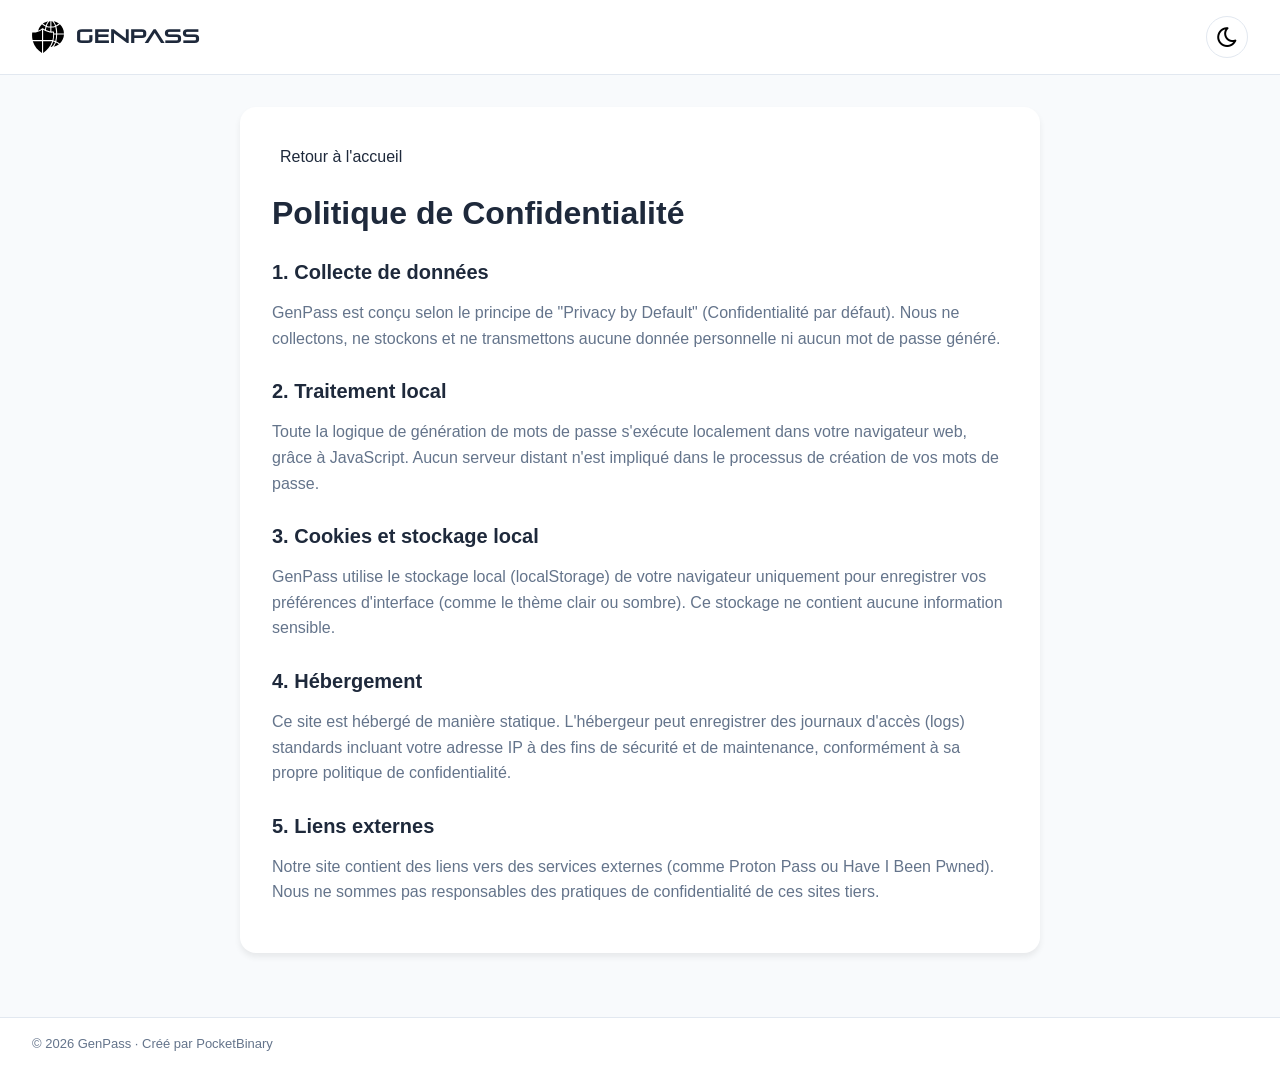
==== privacy.html @ 9e219129 "UpdateReferencement" ====
<!DOCTYPE html>
<html lang="fr">
<head>
    <meta charset="UTF-8">
    <meta name="viewport" content="width=device-width, initial-scale=1.0">
    <title>Politique de Confidentialité — GenPass</title>
    <link rel="stylesheet" href="tabler-icons.min.css">
    <link rel="stylesheet" href="style.css">
    <link rel="icon" type="image/svg+xml" href="assets/favicon.svg">
    <style>
        .privacy-content {
            max-width: 800px;
            margin: 0 auto;
            padding: var(--spacing-xl);
            background: var(--color-bg-card);
            border-radius: var(--radius-lg);
            box-shadow: var(--shadow-md);
        }
        .privacy-content h1 {
            margin-bottom: var(--spacing-lg);
        }
        .privacy-content h2 {
            margin-top: var(--spacing-lg);
            margin-bottom: var(--spacing-sm);
        }
        .privacy-content p {
            margin-bottom: var(--spacing-md);
            color: var(--color-text-secondary);
        }
        .back-link {
            display: inline-flex;
            align-items: center;
            gap: 8px;
            margin-bottom: var(--spacing-lg);
            color: var(--color-primary);
            text-decoration: none;
            font-weight: var(--font-weight-medium);
        }
        .back-link:hover {
            text-decoration: underline;
        }
    </style>
</head>
<body>
    <header class="site-header">
        <div class="header-inner">
            <div class="header-brand">
                <img src="assets/logo.svg" class="brand-logo" alt="GenPass" width="32" height="32">
                <span class="brand-name">GenPass</span>
            </div>
            <button class="theme-toggle" id="themeToggle" aria-label="Changer le thème">
                <i class="ti ti-moon theme-icon moon-icon"></i>
                <i class="ti ti-sun theme-icon sun-icon"></i>
            </button>
        </div>
    </header>

    <main class="site-main">
        <div class="container" style="display: block;">
            <div class="privacy-content">
                <a href="index.html" class="back-link">
                    <i class="ti ti-arrow-left"></i> Retour à l'accueil
                </a>
                
                <h1 class="heading-primary">Politique de Confidentialité</h1>
                
                <h2 class="heading-secondary">1. Collecte de données</h2>
                <p>GenPass est conçu selon le principe de "Privacy by Default" (Confidentialité par défaut). Nous ne collectons, ne stockons et ne transmettons aucune donnée personnelle ni aucun mot de passe généré.</p>
                
                <h2 class="heading-secondary">2. Traitement local</h2>
                <p>Toute la logique de génération de mots de passe s'exécute localement dans votre navigateur web, grâce à JavaScript. Aucun serveur distant n'est impliqué dans le processus de création de vos mots de passe.</p>
                
                <h2 class="heading-secondary">3. Cookies et stockage local</h2>
                <p>GenPass utilise le stockage local (localStorage) de votre navigateur uniquement pour enregistrer vos préférences d'interface (comme le thème clair ou sombre). Ce stockage ne contient aucune information sensible.</p>

                <h2 class="heading-secondary">4. Hébergement</h2>
                <p>Ce site est hébergé de manière statique. L'hébergeur peut enregistrer des journaux d'accès (logs) standards incluant votre adresse IP à des fins de sécurité et de maintenance, conformément à sa propre politique de confidentialité.</p>

                <h2 class="heading-secondary">5. Liens externes</h2>
                <p>Notre site contient des liens vers des services externes (comme Proton Pass ou Have I Been Pwned). Nous ne sommes pas responsables des pratiques de confidentialité de ces sites tiers.</p>
            </div>
        </div>
    </main>

    <footer class="site-footer">
        <div class="footer-inner">
            <p class="footer-copy">© 2026 GenPass · Créé par PocketBinary</p>
        </div>
    </footer>

    <script>
        // Simple script to handle theme toggle on the privacy page
        document.addEventListener('DOMContentLoaded', () => {
            const themeToggle = document.getElementById('themeToggle');
            const savedTheme = localStorage.getItem('theme') || 'light';
            document.documentElement.setAttribute('data-theme', savedTheme);

            themeToggle.addEventListener('click', () => {
                const currentTheme = document.documentElement.getAttribute('data-theme');
                const newTheme = currentTheme === 'light' ? 'dark' : 'light';
                document.documentElement.setAttribute('data-theme', newTheme);
                localStorage.setItem('theme', newTheme);
            });
        });
    </script>
</body>
</html>
---- tabler-icons.min.css ----
/* Tabler Icons subset - only icons used by GenPass */
@font-face{font-family:"tabler-icons";font-style:normal;font-weight:400;src:url("./fonts/tabler-icons.eot?v2.47.0");src:url("./fonts/tabler-icons.eot?#iefix-v2.47.0") format("embedded-opentype"),url("./fonts/tabler-icons.woff2?v2.47.0") format("woff2"),url("./fonts/tabler-icons.woff?") format("woff"),url("./fonts/tabler-icons.ttf?v2.47.0") format("truetype")}
.ti{font-family:"tabler-icons" !important;speak:none;font-style:normal;font-weight:normal;font-variant:normal;text-transform:none;line-height:1;-webkit-font-smoothing:antialiased;-moz-osx-font-smoothing:grayscale}
.ti-moon:before{content:"\eaf8"}
.ti-sun:before{content:"\eb30"}
.ti-check:before{content:"\ea5e"}
.ti-copy:before{content:"\ea7a"}
.ti-bulb:before{content:"\ea51"}
.ti-refresh:before{content:"\eb13"}
.ti-ruler-2:before{content:"\eed2"}
.ti-arrows-shuffle:before{content:"\f000"}
.ti-lock:before{content:"\eae2"}
.ti-cpu:before{content:"\ef8e"}
.ti-book:before{content:"\ea39"}
.ti-device-floppy:before{content:"\eb62"}
.ti-device-mobile:before{content:"\ea8a"}
.ti-eye-off:before{content:"\ecf0"}
.ti-shield-lock:before{content:"\ed58"}
.ti-external-link:before{content:"\ea99"}
.ti-chevron-down:before{content:"\ea5f"}
.ti-brand-github:before{content:"\ec1c"}
.ti-shield-check:before{content:"\eb22"}
.ti-arrow-up:before{content:"\ea25"}
---- style.css ----
/* ===== Police personnalisée ===== */
/* Pirulen : police monospace stylisée pour le nom de la marque */
@font-face {
    font-family: 'Pirulen';
    src: url('fonts/Pirulen Rg.otf') format('opentype');
    font-weight: 400;
    font-display: swap; /* Évite le FOIT (flash of invisible text) */
}

/* ===== Tokens de design (variables CSS) ===== */
/* Palette : gris slate + vert emerald → sobre, orienté outil de sécurité */
:root {
    /* Couleurs thème clair */
    --color-primary: #1E293B;           /* Slate-800 : texte/boutons primaires */
    --color-primary-hover: #0F172A;     /* Slate-900 : hover */
    --color-success: #10B981;           /* Emerald-500 : accents, succès, force */
    --color-warning: #F59E0B;           /* Amber-500 : avertissements */
    --color-bg-main: #F8FAFC;           /* Slate-50 : fond de page */
    --color-bg-card: #FFFFFF;           /* Fond des cartes */
    --color-text-primary: #1E293B;      /* Texte principal */
    --color-text-secondary: #64748B;    /* Slate-500 : texte secondaire */
    --color-border: #E2E8F0;            /* Slate-200 : bordures */
    --color-border-active: #10B981;     /* Bordure active / focus */

    /* Typographie */
    --font-family: -apple-system, BlinkMacSystemFont, 'Segoe UI', 'Roboto', 'Helvetica', 'Arial', sans-serif;
    --font-size-xl: 32px;
    --font-size-lg: 20px;
    --font-size-md: 16px;
    --font-size-base: 14px;
    --font-size-sm: 13px;
    --font-size-xs: 12px;
    --font-weight-bold: 700;
    --font-weight-semibold: 600;
    --font-weight-medium: 500;
    --font-weight-regular: 400;

    /* Espacements */
    --spacing-xs: 8px;
    --spacing-sm: 12px;
    --spacing-md: 16px;
    --spacing-lg: 24px;
    --spacing-xl: 32px;

    /* Rayons de bordure */
    --radius-sm: 8px;
    --radius-md: 12px;
    --radius-lg: 16px;
    --radius-xl: 24px;
    --radius-full: 9999px;

    /* Ombres */
    --shadow-sm: 0 1px 2px rgba(0, 0, 0, 0.05);
    --shadow-md: 0 4px 6px rgba(0, 0, 0, 0.07);
    --shadow-lg: 0 10px 15px rgba(0, 0, 0, 0.1);
}

/* ===== Thème sombre ===== */
/* Surcharge les tokens avec la palette dark (Slate-900 / Slate-800) */
[data-theme="dark"] {
    --color-primary: #E2E8F0;           /* Slate clair → contraste élevé sur fond sombre */
    --color-primary-hover: #F1F5F9;
    --color-success: #34D399;           /* Emerald plus lumineux pour le dark */
    --color-warning: #FBBF24;           /* Amber plus lumineux */
    --color-bg-main: #0F172A;           /* Slate-900 */
    --color-bg-card: #1E293B;           /* Slate-800 */
    --color-text-primary: #F1F5F9;
    --color-text-secondary: #94A3B8;    /* Slate-400 */
    --color-border: #334155;            /* Slate-700 */
    --color-border-active: #34D399;

    /* Ombres plus marquées sur fond sombre */
    --shadow-sm: 0 1px 2px rgba(0, 0, 0, 0.3);
    --shadow-md: 0 4px 6px rgba(0, 0, 0, 0.4);
    --shadow-lg: 0 10px 15px rgba(0, 0, 0, 0.5);
}

/* ===== Reset & Base ===== */
* {
    margin: 0;
    padding: 0;
    box-sizing: border-box;
}

/* Noscript fallback */
.noscript-warning {
    text-align: center;
    padding: 2rem;
    font-family: sans-serif;
    background: #FEF3C7;
    color: #92400E;
}

/* Classe utilitaire : masquer un élément sans inline style (compatible CSP) */
.hidden {
    display: none !important;
}

/* Focus visible : anneau de focus uniquement pour la navigation clavier (pas au clic souris) */
/* Conforme WCAG 2.1 critère 2.4.7 - Focus Visible */
:focus-visible {
    outline: 2px solid var(--color-success);
    outline-offset: 3px;
    border-radius: 4px;
}

/* Supprimer l'outline natif quand on utilise :focus-visible */
:focus:not(:focus-visible) {
    outline: none;
}

body {
    font-family: var(--font-family);
    background-color: var(--color-bg-main);
    color: var(--color-text-primary);
    line-height: 1.6;
    padding: 0;
    /* Transition douce lors du changement de thème */
    transition: background-color 0.3s ease, color 0.3s ease;
}

/* ===== Header ===== */
/* Header sticky avec séparateur bas de bordure */
.site-header {
    background: var(--color-bg-card);
    border-bottom: 1px solid var(--color-border);
    padding: var(--spacing-md) var(--spacing-xl);
    transition: background-color 0.3s ease, border-color 0.3s ease;
    position: sticky;
    top: 0;
    z-index: 100; /* Au-dessus du contenu principal */
}

/* Conteneur centré du header : logo | tagline | toggle */
.header-inner {
    max-width: 1400px;
    margin: 0 auto;
    display: flex;
    align-items: center;
    justify-content: space-between;
    gap: var(--spacing-lg);
}

/* Groupe logo + nom de marque */
.header-brand {
    display: flex;
    align-items: center;
    gap: var(--spacing-sm);
    flex-shrink: 0; /* Ne rétrécit pas sur petits écrans */
}

/* Logo SVG adapté au thème via filter CSS */
.brand-logo {
    height: 32px;
    width: auto;
    display: block;
    flex-shrink: 0;
    filter: brightness(0);           /* Noir en thème clair */
    transition: filter 0.3s ease;
}

[data-theme="dark"] .brand-logo {
    filter: brightness(0) invert(1); /* Blanc en thème sombre */
}

/* Nom "GenPass" en police Pirulen */
.brand-name {
    font-family: 'Pirulen', 'Orbitron', var(--font-family);
    font-size: 18px;
    font-weight: 700;
    color: var(--color-text-primary);
    letter-spacing: 1px;
}

/* Tagline centrale : masquée sur mobile */
.header-tagline {
    font-size: var(--font-size-sm);
    color: var(--color-text-secondary);
    text-align: center;
    flex: 1; /* Occupe l'espace disponible entre brand et toggle */
}

/* ===== Contenu principal ===== */
.site-main {
    padding: var(--spacing-xl);
}

/* ===== Footer ===== */
.site-footer {
    background: var(--color-bg-card);
    border-top: 1px solid var(--color-border);
    padding: var(--spacing-md) var(--spacing-xl);
    margin-top: var(--spacing-xl);
    transition: background-color 0.3s ease, border-color 0.3s ease;
}

.footer-inner {
    max-width: 1400px;
    margin: 0 auto;
    display: flex;
    align-items: center;
    justify-content: space-between;
    gap: var(--spacing-lg);
}

.footer-copy {
    font-size: var(--font-size-sm);
    color: var(--color-text-secondary);
}

.footer-links {
    display: flex;
    align-items: center;
    gap: var(--spacing-sm);
}

.footer-link {
    display: flex;
    align-items: center;
    gap: 6px;
    font-size: var(--font-size-sm);
    color: var(--color-text-secondary);
    text-decoration: none;
    transition: color 0.2s ease;
}

.footer-link:hover {
    color: var(--color-success);
}

/* Séparateur visuel entre les liens du footer */
.footer-sep {
    color: var(--color-border);
    font-size: var(--font-size-sm);
}

/* ===== Typographie ===== */
.heading-primary {
    font-size: var(--font-size-xl);
    font-weight: var(--font-weight-bold);
    color: var(--color-text-primary);
    margin-bottom: var(--spacing-xs);
    line-height: 1.2;
}

.heading-secondary {
    font-size: var(--font-size-lg);
    font-weight: var(--font-weight-semibold);
    color: var(--color-text-primary);
    margin-bottom: var(--spacing-md);
}

.heading-tertiary {
    font-size: var(--font-size-md);
    font-weight: var(--font-weight-semibold);
    color: var(--color-text-primary);
    margin-bottom: var(--spacing-xs);
}

.text-secondary {
    color: var(--color-text-secondary);
    font-size: var(--font-size-base);
}

.text-small {
    font-size: var(--font-size-sm);
    color: var(--color-text-secondary);
}

.text-center {
    text-align: center;
}

/* Lien textuel inline */
.link {
    color: var(--color-primary);
    text-decoration: underline;
    cursor: pointer;
}

.link:hover {
    color: var(--color-primary-hover);
}

/* ===== Mise en page principale ===== */
/* Grille 3 colonnes : paramètres | mot de passe | sécurité */
.container {
    max-width: 1400px;
    margin: 0 auto;
    display: grid;
    grid-template-columns: 380px 1fr 420px;
    gap: var(--spacing-lg);
}

/* Carte générique */
.card {
    background: var(--color-bg-card);
    border-radius: var(--radius-lg);
    padding: var(--spacing-xl);
    box-shadow: var(--shadow-md);
    transition: background-color 0.3s ease, box-shadow 0.3s ease;
}

/* ===== Carte des paramètres (colonne gauche) ===== */
.settings-card {
    display: flex;
    flex-direction: column;
    gap: var(--spacing-lg);
}

/* Boutons de bascule Random / Mémorable */
.toggle-group {
    display: flex;
    gap: var(--spacing-sm);
}

.toggle-btn {
    flex: 1;
    padding: var(--spacing-sm) var(--spacing-lg);
    border: 2px solid var(--color-border);
    background: transparent;
    border-radius: var(--radius-xl);
    font-size: var(--font-size-md);
    font-weight: var(--font-weight-medium);
    color: var(--color-text-secondary);
    cursor: pointer;
    transition: all 0.2s ease;
}

.toggle-btn:hover {
    border-color: var(--color-primary);
}

/* Bouton actif : bordure + texte colorés */
.toggle-btn.active {
    border-color: var(--color-primary);
    background: transparent;
    color: var(--color-primary);
}

/* Curseur de longueur */
.slider-container {
    display: flex;
    flex-direction: column;
    gap: var(--spacing-sm);
}

.slider-label {
    font-size: var(--font-size-base);
    color: var(--color-text-primary);
}

#lengthValue {
    font-weight: var(--font-weight-semibold);
}

/* Style natif du range input retiré, remplacé par du CSS */
.slider {
    width: 100%;
    height: 6px;
    border-radius: var(--radius-full);
    background: var(--color-border);
    outline: none;
    -webkit-appearance: none;
}

.slider::-webkit-slider-thumb {
    -webkit-appearance: none;
    appearance: none;
    width: 20px;
    height: 20px;
    border-radius: 50%;
    background: var(--color-primary);
    cursor: pointer;
}

.slider::-moz-range-thumb {
    width: 20px;
    height: 20px;
    border-radius: 50%;
    background: var(--color-primary);
    cursor: pointer;
    border: none;
}

/* Groupe de cases à cocher (majuscules / chiffres / symboles) */
.checkbox-group {
    display: flex;
    flex-direction: column;
    gap: var(--spacing-md);
}

.checkbox-item {
    display: flex;
    align-items: center;
    gap: var(--spacing-sm);
    cursor: pointer;
}

/* La case native est masquée — remplacée par .checkbox-custom */
.checkbox-item input[type="checkbox"] {
    display: none;
}

.checkbox-custom {
    width: 24px;
    height: 24px;
    border: 2px solid var(--color-border);
    border-radius: var(--radius-sm);
    display: flex;
    align-items: center;
    justify-content: center;
    background: transparent;
    transition: all 0.2s ease;
}

/* Case cochée : fond coloré avec --color-primary */
.checkbox-item input[type="checkbox"]:checked + .checkbox-custom {
    background: var(--color-primary);
    border-color: var(--color-primary);
}

/* Icône check dans la case personnalisée */
.check-icon {
    font-size: 16px;
    color: white;
    opacity: 0;
    transition: opacity 0.2s ease;
    line-height: 1;
}

.checkbox-item input[type="checkbox"]:checked + .checkbox-custom .check-icon {
    opacity: 1;
}

.checkbox-label {
    flex: 1;
    font-size: var(--font-size-base);
    color: var(--color-text-primary);
}

/* Exemple de caractères (ABC, 123, !&*) en couleur warning - contraste amélioré */
.checkbox-example {
    font-size: var(--font-size-base);
    font-weight: var(--font-weight-medium);
    color: #B45309; /* Amber-700 : contraste amélioré WCAG AA sur fond clair */
}

/* Option séparateur (mode mémorable) */
.separator-option {
    display: flex;
    align-items: center;
    gap: var(--spacing-sm);
    padding-left: 36px; /* Aligné avec les labels des checkboxes (24px box + 12px gap) */
}

.separator-label {
    font-size: var(--font-size-base);
    color: var(--color-text-primary); /* Contraste amélioré pour WCAG AA */
    white-space: nowrap;
}

.separator-select {
    flex: 1;
    max-width: 200px;
    padding: 6px var(--spacing-sm);
    font-size: var(--font-size-base);
    font-family: var(--font-family);
    color: var(--color-text-primary);
    background-color: var(--color-bg-card);
    border: 2px solid var(--color-border);
    border-radius: var(--radius-sm);
    cursor: pointer;
    transition: border-color 0.2s ease;
    appearance: none;
    background-image: url("data:image/svg+xml,%3Csvg xmlns='http://www.w3.org/2000/svg' width='12' height='12' viewBox='0 0 12 12'%3E%3Cpath fill='%2364748B' d='M2 4l4 4 4-4'/%3E%3C/svg%3E");
    background-repeat: no-repeat;
    background-position: right 10px center;
    padding-right: 28px;
}

.separator-select:hover {
    border-color: var(--color-text-secondary);
}

.separator-select:focus {
    border-color: var(--color-border-active);
    outline: none;
}

/* Sous-toggle mode mémorable : Mots aléatoires / Phrase connue */
.mem-mode-group {
    display: flex;
    gap: var(--spacing-xs);
    padding: 3px;
    background: var(--color-border);
    border-radius: var(--radius-lg);
}

.mem-mode-btn {
    flex: 1;
    padding: 6px var(--spacing-md);
    border: none;
    background: transparent;
    border-radius: var(--radius-md);
    font-size: var(--font-size-sm);
    font-weight: var(--font-weight-medium);
    color: var(--color-text-secondary);
    cursor: pointer;
    transition: all 0.2s ease;
}

.mem-mode-btn:hover {
    color: var(--color-text-primary);
}

.mem-mode-btn.active {
    background: var(--color-bg-card);
    color: var(--color-primary);
    box-shadow: 0 1px 3px rgba(0, 0, 0, 0.1);
}

/* Indice citation (phrase source) */
.citation-hint {
    display: flex;
    align-items: flex-start;
    gap: var(--spacing-sm);
    padding: var(--spacing-md);
    background: var(--color-bg-main);
    border-radius: var(--radius-md);
    border-left: 3px solid var(--color-primary);
}

.citation-hint-icon {
    font-size: 18px;
    color: var(--color-primary);
    flex-shrink: 0;
    margin-top: 2px;
}

.citation-hint-text {
    display: flex;
    flex-direction: column;
    gap: 2px;
    font-size: var(--font-size-sm);
    color: var(--color-text-secondary);
    line-height: 1.4;
    font-style: italic;
}

.citation-author {
    font-style: normal;
    font-weight: var(--font-weight-medium);
    color: var(--color-text-primary);
    font-size: var(--font-size-xs, 0.75rem);
}

/* ===== Carte du mot de passe (colonne centrale) ===== */
.password-card {
    display: flex;
    flex-direction: column;
    gap: var(--spacing-lg);
}

/* Conteneur : champ mot de passe + bouton copier côte à côte */
.password-display-container {
    display: flex;
    align-items: center;
    gap: var(--spacing-md);
}

/* Zone d'affichage du mot de passe généré */
.password-display {
    flex: 1;
    padding: var(--spacing-md) var(--spacing-lg);
    border: 2px solid var(--color-border);
    border-radius: var(--radius-md);
    background: var(--color-bg-card);
}

/* Texte du mot de passe : police monospace, couleur accent */
.password-text {
    font-size: var(--font-size-lg);
    font-weight: var(--font-weight-medium);
    color: var(--color-success);
    word-break: break-all; /* Évite le débordement horizontal */
}

/* Bouton avec icône + label (ex: "Copier") */
.btn-icon {
    display: flex;
    align-items: center;
    gap: var(--spacing-xs);
    padding: var(--spacing-sm) var(--spacing-md);
    border: 2px solid var(--color-primary);
    background: transparent;
    border-radius: var(--radius-md);
    color: var(--color-primary);
    font-size: var(--font-size-base);
    font-weight: var(--font-weight-medium);
    cursor: pointer;
    transition: all 0.2s ease;
}

.btn-icon:hover {
    background: var(--color-primary);
    color: white;
}

.btn-icon:hover .icon {
    color: white;
}

/* Bouton d'action principal (plein) */
.btn-primary {
    display: flex;
    align-items: center;
    justify-content: center;
    gap: var(--spacing-sm);
    padding: var(--spacing-md) var(--spacing-xl);
    border: none;
    background: var(--color-primary);
    border-radius: var(--radius-xl);
    color: white;
    font-size: var(--font-size-md);
    font-weight: var(--font-weight-semibold);
    cursor: pointer;
    transition: all 0.2s ease;
}

.btn-primary:hover {
    background: var(--color-primary-hover);
}

.btn-primary .icon {
    font-size: 20px;
    line-height: 1;
}

/* Taille standard des icônes Tabler */
.icon {
    font-size: 20px;
    line-height: 1;
}

/* ===== Liste des suggestions (autres mots de passe) ===== */
.other-passwords {
    margin-top: var(--spacing-lg);
}

.password-list {
    display: flex;
    flex-direction: column;
    gap: var(--spacing-sm);
}

/* Ligne d'une suggestion : texte + bouton copier */
.password-item {
    display: flex;
    align-items: center;
    justify-content: space-between;
    padding: var(--spacing-sm) var(--spacing-md);
    border: 1px solid var(--color-border);
    border-radius: var(--radius-sm);
    background: var(--color-bg-card);
}

/* Texte monospace pour les suggestions */
.password-text-small {
    font-size: var(--font-size-base);
    color: var(--color-text-secondary);
    font-family: 'Courier New', monospace;
}

/* Petit bouton copier (icône seule) */
.btn-icon-small {
    background: transparent;
    border: none;
    cursor: pointer;
    padding: var(--spacing-xs);
    opacity: 0.6;
    transition: opacity 0.2s ease;
}

.btn-icon-small:hover {
    opacity: 1;
}

.icon-small {
    font-size: 16px;
    line-height: 1;
    color: var(--color-text-secondary);
}

/* ===== Carte sécurité (colonne droite) ===== */
.security-card {
    display: flex;
    flex-direction: column;
    gap: var(--spacing-lg);
    align-items: center;
    text-align: center;
}

/* Jauge SVG demi-cercle */
/* Badge de niveau de force */
.security-visual {
    display: flex;
    align-items: center;
    justify-content: center;
    margin: var(--spacing-md) 0;
}

/* Badge circulaire coloré — fort / moyen / faible */
.security-strength-label {
    display: inline-flex;
    align-items: center;
    justify-content: center;
    width: 96px;
    height: 96px;
    border-radius: 50%;
    border: 3px solid currentColor;
    font-size: 1.25rem;
    font-weight: var(--font-weight-bold);
    color: #059669; /* Vert plus foncé pour meilleur contraste WCAG AA */
    letter-spacing: 0.01em;
}

.security-info {
    font-size: var(--font-size-base);
    color: var(--color-text-secondary);
}

.security-info strong {
    color: var(--color-text-primary);
    font-weight: var(--font-weight-semibold);
}

.security-disclaimer {
    font-size: var(--font-size-xs);
    color: var(--color-text-secondary);
    opacity: 0.7;
    line-height: 1.5;
    margin-top: var(--spacing-xs);
}

/* Bloc "Privacy by default" */
.app-info {
    width: 100%;
    display: flex;
    flex-direction: column;
    gap: var(--spacing-xl);
    margin-top: var(--spacing-lg);
}

.privacy-section {
    display: flex;
    flex-direction: column;
    align-items: center;
    gap: var(--spacing-sm);
    padding-top: var(--spacing-lg);
    border-top: 1px solid var(--color-border);
}

/* Grande icône bouclier de la section privacy */
.privacy-icon {
    width: 48px;
    height: 48px;
}

[data-theme="dark"] .privacy-icon {
    filter: invert(1) brightness(1.8);
}

/* ===== CTA Proton Pass (security-card) ===== */
/* Bouton pleine largeur sobre — second point de contact parrainage */
.proton-cta {
    display: flex;
    flex-direction: column;
    align-items: center;
    justify-content: center;
    gap: var(--spacing-xs);
    width: 100%;
    padding: var(--spacing-sm) var(--spacing-md);
    border: 1px solid var(--color-border);
    border-radius: var(--radius-md);
    background: transparent;
    color: var(--color-text-secondary);
    font-size: var(--font-size-sm);
    font-weight: var(--font-weight-medium);
    text-decoration: none;
    transition: all 0.2s ease;
}

.proton-cta:hover {
    border-color: var(--color-success);
    color: var(--color-success);
    background: transparent;
}

/* Tagline Proton dans le bouton CTA */
.proton-cta-logo {
    height: auto;
    width: 220px;
    display: block;
    flex-shrink: 0;
}

/* ===== Bouton retour en haut ===== */
/* Apparaît quand l'utilisateur a scrollé > 300px */
.scroll-top {
    position: fixed;
    right: var(--spacing-lg);
    bottom: var(--spacing-xl);
    width: 44px;
    height: 44px;
    background: var(--color-primary);
    color: var(--color-bg-card);
    border: 1px solid var(--color-border);
    border-radius: var(--radius-full);
    cursor: pointer;
    display: flex;
    align-items: center;
    justify-content: center;
    font-size: 18px;
    box-shadow: var(--shadow-md);
    opacity: 0;
    visibility: hidden;
    transform: translateY(8px);
    transition: opacity 0.25s ease, transform 0.25s ease, visibility 0.25s, background-color 0.2s;
    z-index: 50;
}

/* Classe ajoutée par JS quand l'utilisateur scroll */
.scroll-top.visible {
    opacity: 1;
    visibility: visible;
    transform: translateY(0);
}

.scroll-top:hover {
    background: var(--color-success);
    border-color: var(--color-success);
    color: #fff;
}

/* ===== Responsive ===== */
/* En dessous de 1200px : grille passe en colonne unique */
@media (max-width: 1200px) {
    .container {
        grid-template-columns: 1fr;
    }
}

/* Mobile : réduire les paddings, masquer le tagline, empiler le footer */
@media (max-width: 768px) {
    .site-header,
    .site-main,
    .site-footer {
        padding-left: var(--spacing-md);
        padding-right: var(--spacing-md);
    }

    .header-tagline {
        display: none; /* Trop long pour mobile */
    }

    .footer-inner {
        flex-direction: column;
        gap: var(--spacing-sm);
        text-align: center;
    }

    .card {
        padding: var(--spacing-lg);
    }

    .heading-primary {
        font-size: 24px;
    }
}

/* ===== Bouton toggle de thème ===== */
/* Intégré dans le header (non fixe), avec icône lune/soleil animée */
.theme-toggle {
    position: relative;
    width: 42px;
    height: 42px;
    border-radius: var(--radius-full);
    border: 1px solid var(--color-border);
    background: var(--color-bg-card);
    cursor: pointer;
    display: flex;
    align-items: center;
    justify-content: center;
    transition: all 0.2s ease;
    flex-shrink: 0;
}

.theme-toggle:hover {
    background: var(--color-bg-main);
    transform: rotate(20deg); /* Petit effet de rotation au survol */
}

/* Icônes positionnées en absolu l'une sur l'autre */
.theme-icon {
    font-size: 24px;
    position: absolute;
    line-height: 1;
    transition: opacity 0.3s ease, transform 0.3s ease;
}

/* En thème clair : lune visible, soleil caché */
.moon-icon {
    opacity: 1;
    transform: rotate(0deg);
}

.sun-icon {
    opacity: 0;
    transform: rotate(180deg);
}

/* En thème sombre : soleil visible, lune disparaît */
[data-theme="dark"] .moon-icon {
    opacity: 0;
    transform: rotate(-180deg);
}

/* Couleur blanche pour les icônes sur fond sombre */
[data-theme="dark"] .theme-icon {
    color: #F1F5F9;
}

[data-theme="dark"] .sun-icon {
    opacity: 1;
    transform: rotate(0deg);
}

/* ===== Corrections thème sombre ===== */
/*
 * En dark mode, --color-primary vaut #E2E8F0 (très clair).
 * Les éléments avec fond --color-primary seraient quasi-blancs,
 * donc on surcharge explicitement avec les couleurs success/border adaptées.
 */

/* Bouton "Générer à nouveau" : fond vert emerald en dark pour rester lisible */
[data-theme="dark"] .btn-primary {
    background: var(--color-success);
    color: #0F172A; /* Texte sombre sur fond vert */
}

[data-theme="dark"] .btn-primary:hover {
    background: #10B981;
}

/* Bouton "Copier" : bordure et couleur adaptées au thème sombre */
[data-theme="dark"] .btn-icon {
    border-color: var(--color-border);
    color: var(--color-text-primary);
}

[data-theme="dark"] .btn-icon:hover {
    background: var(--color-success);
    border-color: var(--color-success);
    color: #0F172A;
}

[data-theme="dark"] .btn-icon:hover .icon {
    color: #0F172A;
}

/* Cases à cocher : accent vert en dark */
[data-theme="dark"] .checkbox-item input[type="checkbox"]:checked + .checkbox-custom {
    background: var(--color-success);
    border-color: var(--color-success);
}

/* Texte du mot de passe : emerald en dark */
[data-theme="dark"] .password-text {
    color: var(--color-success);
}

[data-theme="dark"] .checkbox-example {
    color: var(--color-warning);
}

/* Fond légèrement différencié pour la zone de mot de passe en dark */
[data-theme="dark"] .password-display {
    background: var(--color-bg-main);
}

/* Fond différencié pour les lignes de suggestion en dark */
[data-theme="dark"] .password-item {
    background: var(--color-bg-main);
}

/* Fond du curseur en dark */
[data-theme="dark"] .slider {
    background: var(--color-border);
}

/* Arc de fond de la jauge SVG en dark */

/* ===== Section Guide Sécurité ===== */
/* Section informative en bas de page */
.security-guide {
    max-width: 1400px;
    margin: var(--spacing-xl) auto;
    padding-top: var(--spacing-xl);
    border-top: 1px solid var(--color-border);
}

.guide-title {
    font-size: var(--font-size-xl);
    font-weight: var(--font-weight-bold);
    color: var(--color-text-primary);
    margin-bottom: var(--spacing-xl);
    text-align: center;
}

/* Grille des 3 piliers (longueur / aléatoire / unicité) */
.pillars-grid {
    display: grid;
    grid-template-columns: repeat(3, 1fr);
    gap: var(--spacing-lg);
    margin-bottom: var(--spacing-xl);
}

.pillar-card {
    background: var(--color-bg-card);
    border-radius: var(--radius-lg);
    padding: var(--spacing-xl);
    box-shadow: var(--shadow-md);
    text-align: center;
    transition: background-color 0.3s ease, box-shadow 0.3s ease;
}

.pillar-card:hover {
    box-shadow: var(--shadow-lg);
}

.pillar-icon {
    font-size: 36px;
    color: var(--color-primary);
    margin-bottom: var(--spacing-md);
    display: block;
    line-height: 1;
}

.pillar-card h3 {
    font-size: var(--font-size-md);
    font-weight: var(--font-weight-semibold);
    color: var(--color-text-primary);
    margin-bottom: var(--spacing-xs);
}

.pillar-card p {
    font-size: var(--font-size-sm);
    color: var(--color-text-secondary);
    line-height: 1.6;
}

/* Méthodes d'attaque */
.attacks-section {
    margin-bottom: var(--spacing-xl);
}

.section-subtitle {
    font-size: var(--font-size-md);
    font-weight: var(--font-weight-semibold);
    color: var(--color-text-primary);
    margin-bottom: var(--spacing-md);
}

/* Grille 2 colonnes : brute force | dictionnaire */
.attacks-grid {
    display: grid;
    grid-template-columns: repeat(2, 1fr);
    gap: var(--spacing-lg);
}

.attack-card {
    background: var(--color-bg-card);
    border-radius: var(--radius-lg);
    padding: var(--spacing-lg);
    box-shadow: var(--shadow-md);
    border-left: 4px solid var(--color-warning); /* Accentuation warning */
    transition: background-color 0.3s ease;
}

.attack-header {
    display: flex;
    align-items: center;
    gap: var(--spacing-xs);
    margin-bottom: var(--spacing-sm);
    font-weight: var(--font-weight-semibold);
    font-size: var(--font-size-md);
    color: var(--color-text-primary);
}

.attack-icon {
    font-size: 20px;
    color: var(--color-warning);
    line-height: 1;
}

.attack-card p {
    font-size: var(--font-size-sm);
    color: var(--color-text-secondary);
    line-height: 1.6;
}

/* Grille bas : bonnes pratiques + FAQ côte à côte */
.guide-bottom-grid {
    display: grid;
    grid-template-columns: 1fr 1fr;
    gap: var(--spacing-lg);
}

/* Section bonnes pratiques */
.practices-section {
    background: var(--color-bg-card);
    border-radius: var(--radius-lg);
    padding: var(--spacing-xl);
    box-shadow: var(--shadow-md);
    transition: background-color 0.3s ease;
}

.practices-list {
    list-style: none;
    display: flex;
    flex-direction: column;
    gap: var(--spacing-md);
    margin-top: var(--spacing-md);
}

.practice-item {
    display: flex;
    align-items: flex-start;
    gap: var(--spacing-md);
    font-size: var(--font-size-base);
    color: var(--color-text-primary);
    line-height: 1.5;
}

/* Icône à gauche de chaque bonne pratique */
.practice-icon {
    font-size: 20px;
    color: var(--color-success);
    flex-shrink: 0;
    line-height: 1.4;
}

/* ===== Carte recommandation Proton Pass ===== */
/* Placée sous la liste des bonnes pratiques — lien de parrainage discret mais visible */
.proton-rec {
    margin-top: var(--spacing-lg);
    padding: var(--spacing-md) var(--spacing-lg);
    border: 1px solid var(--color-border);
    border-left: 3px solid var(--color-success); /* Accentuation emerald à gauche */
    border-radius: var(--radius-md);
    background: var(--color-bg-main);
    transition: background-color 0.3s ease, border-color 0.3s ease;
}

/* En-tête : icône + label "Gestionnaire recommandé" */
.proton-rec-header {
    display: flex;
    align-items: center;
    justify-content: space-between;
    gap: var(--spacing-xs);
    margin-bottom: var(--spacing-xs);
}

.proton-rec-logo {
    height: auto;
    width: 160px;
    display: block;
    flex-shrink: 0;
    margin-left: auto;
}

.proton-rec-icon {
    font-size: 15px;
    color: var(--color-success);
    line-height: 1;
}

/* Label discret en petites majuscules */
.proton-rec-label {
    font-size: var(--font-size-xs);
    font-weight: var(--font-weight-semibold);
    text-transform: uppercase;
    letter-spacing: 0.6px;
    color: var(--color-text-secondary);
}

.proton-rec-text {
    font-size: var(--font-size-sm);
    color: var(--color-text-secondary);
    line-height: 1.5;
    margin-bottom: var(--spacing-sm);
}

/* Lien CTA sobre */
.proton-rec-link {
    display: flex;
    align-items: center;
    justify-content: center;
    gap: 5px;
    font-size: var(--font-size-sm);
    font-weight: var(--font-weight-medium);
    color: var(--color-success);
    text-decoration: none;
    transition: opacity 0.2s ease;
}

.proton-rec-link:hover {
    opacity: 0.8;
    text-decoration: underline;
}

.proton-rec-link .ti-arrow-right {
    font-size: 14px;
    line-height: 1;
}

/* FAQ accordéon */
.faq-section {
    background: var(--color-bg-card);
    border-radius: var(--radius-lg);
    padding: var(--spacing-xl);
    box-shadow: var(--shadow-md);
    transition: background-color 0.3s ease;
}

.faq-list {
    display: flex;
    flex-direction: column;
    gap: var(--spacing-xs);
    margin-top: var(--spacing-md);
}

.faq-item {
    border: 1px solid var(--color-border);
    border-radius: var(--radius-md);
    overflow: hidden;
    transition: border-color 0.2s ease;
}

/* Bordure active sur l'item FAQ ouvert */
.faq-item.open {
    border-color: var(--color-primary);
}

/* Bouton question : flex entre le texte et le chevron */
.faq-question {
    width: 100%;
    display: flex;
    align-items: center;
    justify-content: space-between;
    padding: var(--spacing-md) var(--spacing-lg);
    background: transparent;
    border: none;
    cursor: pointer;
    font-size: var(--font-size-sm);
    font-weight: var(--font-weight-medium);
    color: var(--color-text-primary);
    text-align: left;
    font-family: var(--font-family);
    gap: var(--spacing-md);
    transition: background-color 0.2s ease;
}

.faq-question:hover {
    background: var(--color-bg-main);
}

/* Flèche accordéon : pivote à 180° quand l'item est ouvert */
.faq-chevron {
    font-size: 18px;
    color: var(--color-text-secondary);
    flex-shrink: 0;
    line-height: 1;
    transition: transform 0.3s ease;
}

.faq-item.open .faq-chevron {
    transform: rotate(180deg);
}

/* Réponse masquée par défaut, révélée via max-height */
.faq-answer {
    overflow: hidden;
    max-height: 0;
    transition: max-height 0.3s ease;
}

.faq-answer p {
    padding: 0 var(--spacing-lg) var(--spacing-md);
    font-size: var(--font-size-sm);
    color: var(--color-text-secondary);
    line-height: 1.7;
}

/* Hauteur maximale atteinte quand l'item est ouvert */
.faq-item.open .faq-answer {
    max-height: 200px;
}

/* Responsive guide sécurité */
@media (max-width: 1200px) {
    .pillars-grid {
        grid-template-columns: 1fr;
    }

    .attacks-grid {
        grid-template-columns: 1fr;
    }

    .guide-bottom-grid {
        grid-template-columns: 1fr;
    }
}

/* ===== Toast Notifications ===== */
.toast-container {
    position: fixed;
    bottom: var(--spacing-xl);
    left: 50%;
    transform: translateX(-50%);
    display: flex;
    flex-direction: column;
    gap: var(--spacing-sm);
    z-index: 1000;
}
.toast {
    background: var(--color-bg-card);
    color: var(--color-text-primary);
    padding: var(--spacing-md) var(--spacing-lg);
    border-radius: var(--radius-md);
    box-shadow: var(--shadow-lg);
    border-left: 4px solid var(--color-success);
    font-size: var(--font-size-sm);
    font-weight: var(--font-weight-medium);
    opacity: 0;
    transform: translateY(20px);
    transition: all 0.3s ease;
    display: flex;
    align-items: center;
    gap: var(--spacing-sm);
}
.toast.toast-error {
    border-left-color: var(--color-warning);
}
.toast.show {
    opacity: 1;
    transform: translateY(0);
}
.toast-action {
    background: var(--color-primary);
    color: #fff;
    border: none;
    padding: 6px 12px;
    border-radius: var(--radius-sm);
    cursor: pointer;
    font-size: var(--font-size-sm);
    transition: background 0.2s ease;
}
.toast-action:hover {
    background: var(--color-primary-hover);
}


.password-text {
    transition: opacity 0.15s ease;
}
.password-list {
    transition: opacity 0.15s ease;
}
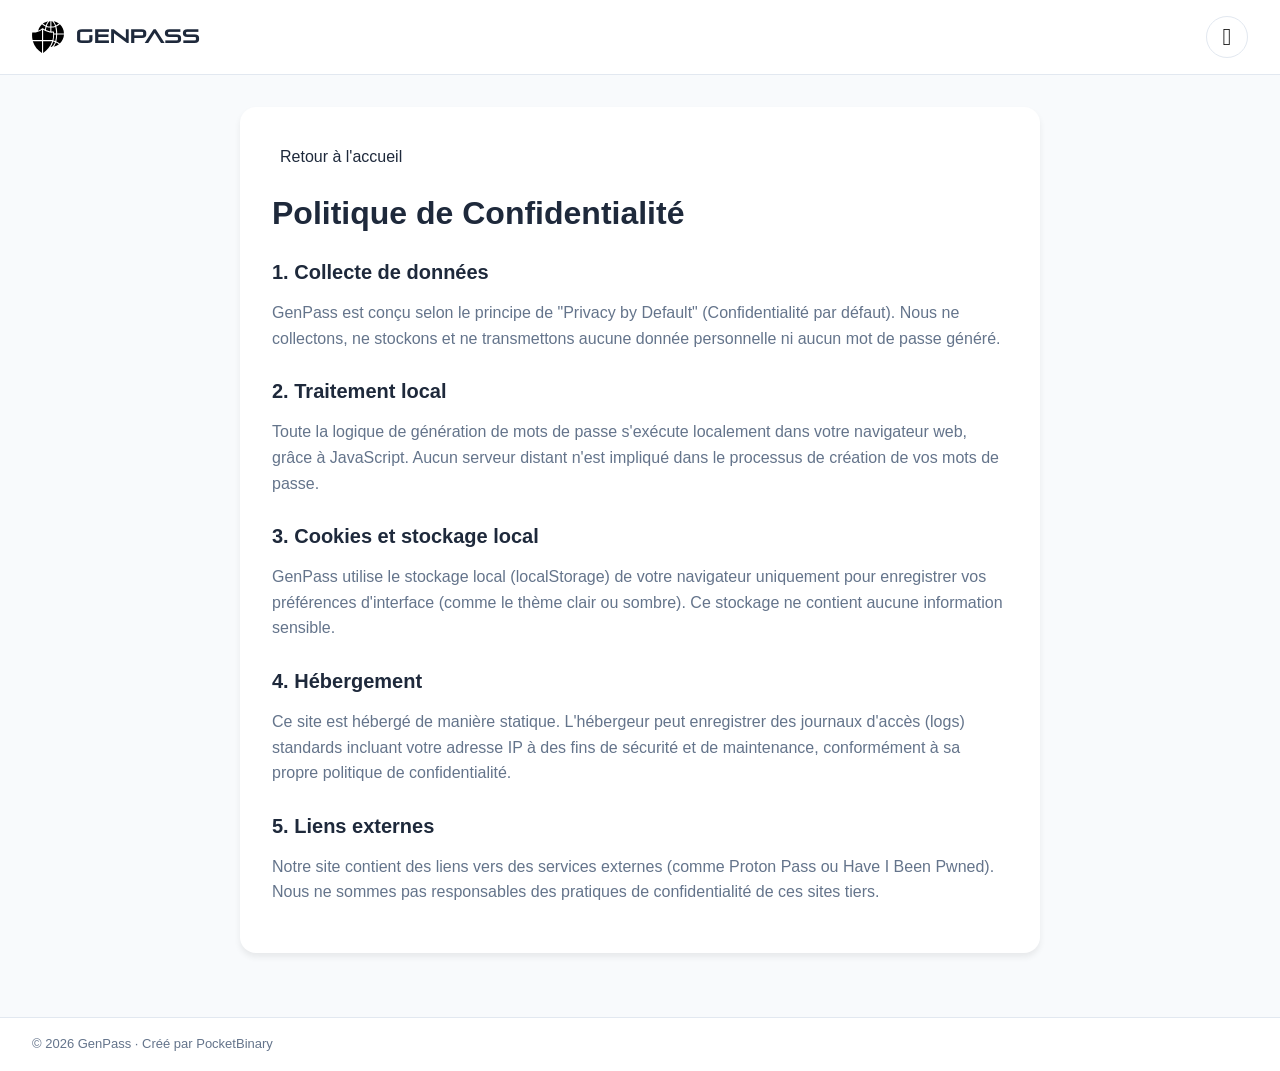
==== commit 59ca3e12: "feat: implement password generation and security features - Add password generation functions for ra" ====
--- a/privacy.html
+++ b/privacy.html
@@ -4,8 +4,10 @@
     <meta charset="UTF-8">
     <meta name="viewport" content="width=device-width, initial-scale=1.0">
     <title>Politique de Confidentialité — GenPass</title>
-    <link rel="stylesheet" href="tabler-icons.min.css">
-    <link rel="stylesheet" href="style.css">
+    <meta name="description" content="Politique de confidentialité de GenPass.">
+    <link rel="canonical" href="https://genpass.fr/privacy.html">
+    <link rel="stylesheet" href="css/tabler-icons.min.css">
+    <link rel="stylesheet" href="css/style.css">
     <link rel="icon" type="image/svg+xml" href="assets/favicon.svg">
     <style>
         .privacy-content {
--- a/css/tabler-icons.min.css
+++ b/css/tabler-icons.min.css
@@ -0,0 +1,23 @@
+/* Tabler Icons subset - only icons used by GenPass */
+@font-face{font-family:"tabler-icons";font-style:normal;font-weight:400;src:url("./fonts/tabler-icons.eot?v2.47.0");src:url("./fonts/tabler-icons.eot?#iefix-v2.47.0") format("embedded-opentype"),url("./fonts/tabler-icons.woff2?v2.47.0") format("woff2"),url("./fonts/tabler-icons.woff?") format("woff"),url("./fonts/tabler-icons.ttf?v2.47.0") format("truetype")}
+.ti{font-family:"tabler-icons" !important;speak:none;font-style:normal;font-weight:normal;font-variant:normal;text-transform:none;line-height:1;-webkit-font-smoothing:antialiased;-moz-osx-font-smoothing:grayscale}
+.ti-moon:before{content:"\eaf8"}
+.ti-sun:before{content:"\eb30"}
+.ti-check:before{content:"\ea5e"}
+.ti-copy:before{content:"\ea7a"}
+.ti-bulb:before{content:"\ea51"}
+.ti-refresh:before{content:"\eb13"}
+.ti-ruler-2:before{content:"\eed2"}
+.ti-arrows-shuffle:before{content:"\f000"}
+.ti-lock:before{content:"\eae2"}
+.ti-cpu:before{content:"\ef8e"}
+.ti-book:before{content:"\ea39"}
+.ti-device-floppy:before{content:"\eb62"}
+.ti-device-mobile:before{content:"\ea8a"}
+.ti-eye-off:before{content:"\ecf0"}
+.ti-shield-lock:before{content:"\ed58"}
+.ti-external-link:before{content:"\ea99"}
+.ti-chevron-down:before{content:"\ea5f"}
+.ti-brand-github:before{content:"\ec1c"}
+.ti-shield-check:before{content:"\eb22"}
+.ti-arrow-up:before{content:"\ea25"}
--- a/css/style.css
+++ b/css/style.css
@@ -0,0 +1,1381 @@
+/* ===== Police personnalisée ===== */
+/* Pirulen : police monospace stylisée pour le nom de la marque */
+@font-face {
+    font-family: 'Pirulen';
+    src: url('../fonts/Pirulen Rg.otf') format('opentype');
+    font-weight: 400;
+    font-display: swap; /* Évite le FOIT (flash of invisible text) */
+}
+
+/* ===== Tokens de design (variables CSS) ===== */
+/* Palette : gris slate + vert emerald → sobre, orienté outil de sécurité */
+:root {
+    /* Couleurs thème clair */
+    --color-primary: #1E293B;           /* Slate-800 : texte/boutons primaires */
+    --color-primary-hover: #0F172A;     /* Slate-900 : hover */
+    --color-success: #10B981;           /* Emerald-500 : accents, succès, force */
+    --color-warning: #F59E0B;           /* Amber-500 : avertissements */
+    --color-bg-main: #F8FAFC;           /* Slate-50 : fond de page */
+    --color-bg-card: #FFFFFF;           /* Fond des cartes */
+    --color-text-primary: #1E293B;      /* Texte principal */
+    --color-text-secondary: #64748B;    /* Slate-500 : texte secondaire */
+    --color-border: #E2E8F0;            /* Slate-200 : bordures */
+    --color-border-active: #10B981;     /* Bordure active / focus */
+
+    /* Typographie */
+    --font-family: -apple-system, BlinkMacSystemFont, 'Segoe UI', 'Roboto', 'Helvetica', 'Arial', sans-serif;
+    --font-size-xl: 32px;
+    --font-size-lg: 20px;
+    --font-size-md: 16px;
+    --font-size-base: 14px;
+    --font-size-sm: 13px;
+    --font-size-xs: 12px;
+    --font-weight-bold: 700;
+    --font-weight-semibold: 600;
+    --font-weight-medium: 500;
+    --font-weight-regular: 400;
+
+    /* Espacements */
+    --spacing-xs: 8px;
+    --spacing-sm: 12px;
+    --spacing-md: 16px;
+    --spacing-lg: 24px;
+    --spacing-xl: 32px;
+
+    /* Rayons de bordure */
+    --radius-sm: 8px;
+    --radius-md: 12px;
+    --radius-lg: 16px;
+    --radius-xl: 24px;
+    --radius-full: 9999px;
+
+    /* Ombres */
+    --shadow-sm: 0 1px 2px rgba(0, 0, 0, 0.05);
+    --shadow-md: 0 4px 6px rgba(0, 0, 0, 0.07);
+    --shadow-lg: 0 10px 15px rgba(0, 0, 0, 0.1);
+}
+
+/* ===== Thème sombre ===== */
+/* Surcharge les tokens avec la palette dark (Slate-900 / Slate-800) */
+[data-theme="dark"] {
+    --color-primary: #E2E8F0;           /* Slate clair → contraste élevé sur fond sombre */
+    --color-primary-hover: #F1F5F9;
+    --color-success: #34D399;           /* Emerald plus lumineux pour le dark */
+    --color-warning: #FBBF24;           /* Amber plus lumineux */
+    --color-bg-main: #0F172A;           /* Slate-900 */
+    --color-bg-card: #1E293B;           /* Slate-800 */
+    --color-text-primary: #F1F5F9;
+    --color-text-secondary: #94A3B8;    /* Slate-400 */
+    --color-border: #334155;            /* Slate-700 */
+    --color-border-active: #34D399;
+
+    /* Ombres plus marquées sur fond sombre */
+    --shadow-sm: 0 1px 2px rgba(0, 0, 0, 0.3);
+    --shadow-md: 0 4px 6px rgba(0, 0, 0, 0.4);
+    --shadow-lg: 0 10px 15px rgba(0, 0, 0, 0.5);
+}
+
+/* ===== Reset & Base ===== */
+* {
+    margin: 0;
+    padding: 0;
+    box-sizing: border-box;
+}
+
+/* Noscript fallback */
+.noscript-warning {
+    text-align: center;
+    padding: 2rem;
+    font-family: sans-serif;
+    background: #FEF3C7;
+    color: #92400E;
+}
+
+/* Classe utilitaire : masquer un élément sans inline style (compatible CSP) */
+.hidden {
+    display: none !important;
+}
+
+/* Focus visible : anneau de focus uniquement pour la navigation clavier (pas au clic souris) */
+/* Conforme WCAG 2.1 critère 2.4.7 - Focus Visible */
+:focus-visible {
+    outline: 2px solid var(--color-success);
+    outline-offset: 3px;
+    border-radius: 4px;
+}
+
+/* Supprimer l'outline natif quand on utilise :focus-visible */
+:focus:not(:focus-visible) {
+    outline: none;
+}
+
+body {
+    font-family: var(--font-family);
+    background-color: var(--color-bg-main);
+    color: var(--color-text-primary);
+    line-height: 1.6;
+    padding: 0;
+    /* Transition douce lors du changement de thème */
+    transition: background-color 0.3s ease, color 0.3s ease;
+}
+
+/* ===== Header ===== */
+/* Header sticky avec séparateur bas de bordure */
+.site-header {
+    background: var(--color-bg-card);
+    border-bottom: 1px solid var(--color-border);
+    padding: var(--spacing-md) var(--spacing-xl);
+    transition: background-color 0.3s ease, border-color 0.3s ease;
+    position: sticky;
+    top: 0;
+    z-index: 100; /* Au-dessus du contenu principal */
+}
+
+/* Conteneur centré du header : logo | tagline | toggle */
+.header-inner {
+    max-width: 1400px;
+    margin: 0 auto;
+    display: flex;
+    align-items: center;
+    justify-content: space-between;
+    gap: var(--spacing-lg);
+}
+
+/* Groupe logo + nom de marque */
+.header-brand {
+    display: flex;
+    align-items: center;
+    gap: var(--spacing-sm);
+    flex-shrink: 0; /* Ne rétrécit pas sur petits écrans */
+}
+
+/* Logo SVG adapté au thème via filter CSS */
+.brand-logo {
+    height: 32px;
+    width: auto;
+    display: block;
+    flex-shrink: 0;
+    filter: brightness(0);           /* Noir en thème clair */
+    transition: filter 0.3s ease;
+}
+
+[data-theme="dark"] .brand-logo {
+    filter: brightness(0) invert(1); /* Blanc en thème sombre */
+}
+
+/* Nom "GenPass" en police Pirulen */
+.brand-name {
+    font-family: 'Pirulen', 'Orbitron', var(--font-family);
+    font-size: 18px;
+    font-weight: 700;
+    color: var(--color-text-primary);
+    letter-spacing: 1px;
+}
+
+/* Tagline centrale : masquée sur mobile */
+.header-tagline {
+    font-size: var(--font-size-sm);
+    color: var(--color-text-secondary);
+    text-align: center;
+    flex: 1; /* Occupe l'espace disponible entre brand et toggle */
+}
+
+/* ===== Contenu principal ===== */
+.site-main {
+    padding: var(--spacing-xl);
+}
+
+/* ===== Footer ===== */
+.site-footer {
+    background: var(--color-bg-card);
+    border-top: 1px solid var(--color-border);
+    padding: var(--spacing-md) var(--spacing-xl);
+    margin-top: var(--spacing-xl);
+    transition: background-color 0.3s ease, border-color 0.3s ease;
+}
+
+.footer-inner {
+    max-width: 1400px;
+    margin: 0 auto;
+    display: flex;
+    align-items: center;
+    justify-content: space-between;
+    gap: var(--spacing-lg);
+}
+
+.footer-copy {
+    font-size: var(--font-size-sm);
+    color: var(--color-text-secondary);
+}
+
+.footer-links {
+    display: flex;
+    align-items: center;
+    gap: var(--spacing-sm);
+}
+
+.footer-link {
+    display: flex;
+    align-items: center;
+    gap: 6px;
+    font-size: var(--font-size-sm);
+    color: var(--color-text-secondary);
+    text-decoration: none;
+    transition: color 0.2s ease;
+}
+
+.footer-link:hover {
+    color: var(--color-success);
+}
+
+/* Séparateur visuel entre les liens du footer */
+.footer-sep {
+    color: var(--color-border);
+    font-size: var(--font-size-sm);
+}
+
+/* ===== Typographie ===== */
+.heading-primary {
+    font-size: var(--font-size-xl);
+    font-weight: var(--font-weight-bold);
+    color: var(--color-text-primary);
+    margin-bottom: var(--spacing-xs);
+    line-height: 1.2;
+}
+
+.heading-secondary {
+    font-size: var(--font-size-lg);
+    font-weight: var(--font-weight-semibold);
+    color: var(--color-text-primary);
+    margin-bottom: var(--spacing-md);
+}
+
+.heading-tertiary {
+    font-size: var(--font-size-md);
+    font-weight: var(--font-weight-semibold);
+    color: var(--color-text-primary);
+    margin-bottom: var(--spacing-xs);
+}
+
+.text-secondary {
+    color: var(--color-text-secondary);
+    font-size: var(--font-size-base);
+}
+
+.text-small {
+    font-size: var(--font-size-sm);
+    color: var(--color-text-secondary);
+}
+
+.text-center {
+    text-align: center;
+}
+
+/* Lien textuel inline */
+.link {
+    color: var(--color-primary);
+    text-decoration: underline;
+    cursor: pointer;
+}
+
+.link:hover {
+    color: var(--color-primary-hover);
+}
+
+/* ===== Mise en page principale ===== */
+/* Grille 3 colonnes : paramètres | mot de passe | sécurité */
+.container {
+    max-width: 1400px;
+    margin: 0 auto;
+    display: grid;
+    grid-template-columns: 380px 1fr 420px;
+    gap: var(--spacing-lg);
+}
+
+/* Carte générique */
+.card {
+    background: var(--color-bg-card);
+    border-radius: var(--radius-lg);
+    padding: var(--spacing-xl);
+    box-shadow: var(--shadow-md);
+    transition: background-color 0.3s ease, box-shadow 0.3s ease;
+}
+
+/* ===== Carte des paramètres (colonne gauche) ===== */
+.settings-card {
+    display: flex;
+    flex-direction: column;
+    gap: var(--spacing-lg);
+}
+
+/* Boutons de bascule Random / Mémorable */
+.toggle-group {
+    display: flex;
+    gap: var(--spacing-sm);
+}
+
+.toggle-btn {
+    flex: 1;
+    padding: var(--spacing-sm) var(--spacing-lg);
+    border: 2px solid var(--color-border);
+    background: transparent;
+    border-radius: var(--radius-xl);
+    font-size: var(--font-size-md);
+    font-weight: var(--font-weight-medium);
+    color: var(--color-text-secondary);
+    cursor: pointer;
+    transition: all 0.2s ease;
+}
+
+.toggle-btn:hover {
+    border-color: var(--color-primary);
+}
+
+/* Bouton actif : bordure + texte colorés */
+.toggle-btn.active {
+    border-color: var(--color-primary);
+    background: transparent;
+    color: var(--color-primary);
+}
+
+/* Curseur de longueur */
+.slider-container {
+    display: flex;
+    flex-direction: column;
+    gap: var(--spacing-sm);
+}
+
+.slider-label {
+    font-size: var(--font-size-base);
+    color: var(--color-text-primary);
+}
+
+#lengthValue {
+    font-weight: var(--font-weight-semibold);
+}
+
+/* Style natif du range input retiré, remplacé par du CSS */
+.slider {
+    width: 100%;
+    height: 6px;
+    border-radius: var(--radius-full);
+    background: var(--color-border);
+    outline: none;
+    -webkit-appearance: none;
+}
+
+.slider::-webkit-slider-thumb {
+    -webkit-appearance: none;
+    appearance: none;
+    width: 20px;
+    height: 20px;
+    border-radius: 50%;
+    background: var(--color-primary);
+    cursor: pointer;
+}
+
+.slider::-moz-range-thumb {
+    width: 20px;
+    height: 20px;
+    border-radius: 50%;
+    background: var(--color-primary);
+    cursor: pointer;
+    border: none;
+}
+
+/* Groupe de cases à cocher (majuscules / chiffres / symboles) */
+.checkbox-group {
+    display: flex;
+    flex-direction: column;
+    gap: var(--spacing-md);
+}
+
+.checkbox-item {
+    display: flex;
+    align-items: center;
+    gap: var(--spacing-sm);
+    cursor: pointer;
+}
+
+/* La case native est masquée — remplacée par .checkbox-custom */
+.checkbox-item input[type="checkbox"] {
+    display: none;
+}
+
+.checkbox-custom {
+    width: 24px;
+    height: 24px;
+    border: 2px solid var(--color-border);
+    border-radius: var(--radius-sm);
+    display: flex;
+    align-items: center;
+    justify-content: center;
+    background: transparent;
+    transition: all 0.2s ease;
+}
+
+/* Case cochée : fond coloré avec --color-primary */
+.checkbox-item input[type="checkbox"]:checked + .checkbox-custom {
+    background: var(--color-primary);
+    border-color: var(--color-primary);
+}
+
+/* Icône check dans la case personnalisée */
+.check-icon {
+    font-size: 16px;
+    color: white;
+    opacity: 0;
+    transition: opacity 0.2s ease;
+    line-height: 1;
+}
+
+.checkbox-item input[type="checkbox"]:checked + .checkbox-custom .check-icon {
+    opacity: 1;
+}
+
+.checkbox-label {
+    flex: 1;
+    font-size: var(--font-size-base);
+    color: var(--color-text-primary);
+}
+
+/* Exemple de caractères (ABC, 123, !&*) en couleur warning - contraste amélioré */
+.checkbox-example {
+    font-size: var(--font-size-base);
+    font-weight: var(--font-weight-medium);
+    color: #B45309; /* Amber-700 : contraste amélioré WCAG AA sur fond clair */
+}
+
+/* Option séparateur (mode mémorable) */
+.separator-option {
+    display: flex;
+    align-items: center;
+    gap: var(--spacing-sm);
+    padding-left: 36px; /* Aligné avec les labels des checkboxes (24px box + 12px gap) */
+}
+
+.separator-label {
+    font-size: var(--font-size-base);
+    color: var(--color-text-primary); /* Contraste amélioré pour WCAG AA */
+    white-space: nowrap;
+}
+
+.separator-select {
+    flex: 1;
+    max-width: 200px;
+    padding: 6px var(--spacing-sm);
+    font-size: var(--font-size-base);
+    font-family: var(--font-family);
+    color: var(--color-text-primary);
+    background-color: var(--color-bg-card);
+    border: 2px solid var(--color-border);
+    border-radius: var(--radius-sm);
+    cursor: pointer;
+    transition: border-color 0.2s ease;
+    appearance: none;
+    background-image: url("data:image/svg+xml,%3Csvg xmlns='http://www.w3.org/2000/svg' width='12' height='12' viewBox='0 0 12 12'%3E%3Cpath fill='%2364748B' d='M2 4l4 4 4-4'/%3E%3C/svg%3E");
+    background-repeat: no-repeat;
+    background-position: right 10px center;
+    padding-right: 28px;
+}
+
+.separator-select:hover {
+    border-color: var(--color-text-secondary);
+}
+
+.separator-select:focus {
+    border-color: var(--color-border-active);
+    outline: none;
+}
+
+/* Sous-toggle mode mémorable : Mots aléatoires / Phrase connue */
+.mem-mode-group {
+    display: flex;
+    gap: var(--spacing-xs);
+    padding: 3px;
+    background: var(--color-border);
+    border-radius: var(--radius-lg);
+}
+
+.mem-mode-btn {
+    flex: 1;
+    padding: 6px var(--spacing-md);
+    border: none;
+    background: transparent;
+    border-radius: var(--radius-md);
+    font-size: var(--font-size-sm);
+    font-weight: var(--font-weight-medium);
+    color: var(--color-text-secondary);
+    cursor: pointer;
+    transition: all 0.2s ease;
+}
+
+.mem-mode-btn:hover {
+    color: var(--color-text-primary);
+}
+
+.mem-mode-btn.active {
+    background: var(--color-bg-card);
+    color: var(--color-primary);
+    box-shadow: 0 1px 3px rgba(0, 0, 0, 0.1);
+}
+
+/* Indice citation (phrase source) */
+.citation-hint {
+    display: flex;
+    align-items: flex-start;
+    gap: var(--spacing-sm);
+    padding: var(--spacing-md);
+    background: var(--color-bg-main);
+    border-radius: var(--radius-md);
+    border-left: 3px solid var(--color-primary);
+}
+
+.citation-hint-icon {
+    font-size: 18px;
+    color: var(--color-primary);
+    flex-shrink: 0;
+    margin-top: 2px;
+}
+
+.citation-hint-text {
+    display: flex;
+    flex-direction: column;
+    gap: 2px;
+    font-size: var(--font-size-sm);
+    color: var(--color-text-secondary);
+    line-height: 1.4;
+    font-style: italic;
+}
+
+.citation-author {
+    font-style: normal;
+    font-weight: var(--font-weight-medium);
+    color: var(--color-text-primary);
+    font-size: var(--font-size-xs, 0.75rem);
+}
+
+/* ===== Carte du mot de passe (colonne centrale) ===== */
+.password-card {
+    display: flex;
+    flex-direction: column;
+    gap: var(--spacing-lg);
+}
+
+/* Conteneur : champ mot de passe + bouton copier côte à côte */
+.password-display-container {
+    display: flex;
+    align-items: center;
+    gap: var(--spacing-md);
+}
+
+/* Zone d'affichage du mot de passe généré */
+.password-display {
+    flex: 1;
+    padding: var(--spacing-md) var(--spacing-lg);
+    border: 2px solid var(--color-border);
+    border-radius: var(--radius-md);
+    background: var(--color-bg-card);
+}
+
+/* Texte du mot de passe : police monospace, couleur accent */
+.password-text {
+    font-size: var(--font-size-lg);
+    font-weight: var(--font-weight-medium);
+    color: var(--color-success);
+    word-break: break-all; /* Évite le débordement horizontal */
+}
+
+/* Bouton avec icône + label (ex: "Copier") */
+.btn-icon {
+    display: flex;
+    align-items: center;
+    gap: var(--spacing-xs);
+    padding: var(--spacing-sm) var(--spacing-md);
+    border: 2px solid var(--color-primary);
+    background: transparent;
+    border-radius: var(--radius-md);
+    color: var(--color-primary);
+    font-size: var(--font-size-base);
+    font-weight: var(--font-weight-medium);
+    cursor: pointer;
+    transition: all 0.2s ease;
+}
+
+.btn-icon:hover {
+    background: var(--color-primary);
+    color: white;
+}
+
+.btn-icon:hover .icon {
+    color: white;
+}
+
+/* Bouton d'action principal (plein) */
+.btn-primary {
+    display: flex;
+    align-items: center;
+    justify-content: center;
+    gap: var(--spacing-sm);
+    padding: var(--spacing-md) var(--spacing-xl);
+    border: none;
+    background: var(--color-primary);
+    border-radius: var(--radius-xl);
+    color: white;
+    font-size: var(--font-size-md);
+    font-weight: var(--font-weight-semibold);
+    cursor: pointer;
+    transition: all 0.2s ease;
+}
+
+.btn-primary:hover {
+    background: var(--color-primary-hover);
+}
+
+.btn-primary .icon {
+    font-size: 20px;
+    line-height: 1;
+}
+
+/* Taille standard des icônes Tabler */
+.icon {
+    font-size: 20px;
+    line-height: 1;
+}
+
+/* ===== Liste des suggestions (autres mots de passe) ===== */
+.other-passwords {
+    margin-top: var(--spacing-lg);
+}
+
+.password-list {
+    display: flex;
+    flex-direction: column;
+    gap: var(--spacing-sm);
+}
+
+/* Ligne d'une suggestion : texte + bouton copier */
+.password-item {
+    display: flex;
+    align-items: center;
+    justify-content: space-between;
+    padding: var(--spacing-sm) var(--spacing-md);
+    border: 1px solid var(--color-border);
+    border-radius: var(--radius-sm);
+    background: var(--color-bg-card);
+}
+
+/* Texte monospace pour les suggestions */
+.password-text-small {
+    font-size: var(--font-size-base);
+    color: var(--color-text-secondary);
+    font-family: 'Courier New', monospace;
+}
+
+/* Petit bouton copier (icône seule) */
+.btn-icon-small {
+    background: transparent;
+    border: none;
+    cursor: pointer;
+    padding: var(--spacing-xs);
+    opacity: 0.6;
+    transition: opacity 0.2s ease;
+}
+
+.btn-icon-small:hover {
+    opacity: 1;
+}
+
+.icon-small {
+    font-size: 16px;
+    line-height: 1;
+    color: var(--color-text-secondary);
+}
+
+/* ===== Carte sécurité (colonne droite) ===== */
+.security-card {
+    display: flex;
+    flex-direction: column;
+    gap: var(--spacing-lg);
+    align-items: center;
+    text-align: center;
+}
+
+/* Jauge SVG demi-cercle */
+/* Badge de niveau de force */
+.security-visual {
+    display: flex;
+    align-items: center;
+    justify-content: center;
+    margin: var(--spacing-md) 0;
+}
+
+/* Badge circulaire coloré — fort / moyen / faible */
+.security-strength-label {
+    display: inline-flex;
+    align-items: center;
+    justify-content: center;
+    width: 96px;
+    height: 96px;
+    border-radius: 50%;
+    border: 3px solid currentColor;
+    font-size: 1.25rem;
+    font-weight: var(--font-weight-bold);
+    color: #059669; /* Vert plus foncé pour meilleur contraste WCAG AA */
+    letter-spacing: 0.01em;
+}
+
+.security-info {
+    font-size: var(--font-size-base);
+    color: var(--color-text-secondary);
+}
+
+.security-info strong {
+    color: var(--color-text-primary);
+    font-weight: var(--font-weight-semibold);
+}
+
+.security-disclaimer {
+    font-size: var(--font-size-xs);
+    color: var(--color-text-secondary);
+    opacity: 0.7;
+    line-height: 1.5;
+    margin-top: var(--spacing-xs);
+}
+
+/* Bloc "Privacy by default" */
+.app-info {
+    width: 100%;
+    display: flex;
+    flex-direction: column;
+    gap: var(--spacing-xl);
+    margin-top: var(--spacing-lg);
+}
+
+.privacy-section {
+    display: flex;
+    flex-direction: column;
+    align-items: center;
+    gap: var(--spacing-sm);
+    padding-top: var(--spacing-lg);
+    border-top: 1px solid var(--color-border);
+}
+
+/* Grande icône bouclier de la section privacy */
+.privacy-icon {
+    width: 48px;
+    height: 48px;
+}
+
+[data-theme="dark"] .privacy-icon {
+    filter: invert(1) brightness(1.8);
+}
+
+/* ===== CTA Proton Pass (security-card) ===== */
+/* Bouton pleine largeur sobre — second point de contact parrainage */
+.proton-cta {
+    display: flex;
+    flex-direction: column;
+    align-items: center;
+    justify-content: center;
+    gap: var(--spacing-xs);
+    width: 100%;
+    padding: var(--spacing-sm) var(--spacing-md);
+    border: 1px solid var(--color-border);
+    border-radius: var(--radius-md);
+    background: transparent;
+    color: var(--color-text-secondary);
+    font-size: var(--font-size-sm);
+    font-weight: var(--font-weight-medium);
+    text-decoration: none;
+    transition: all 0.2s ease;
+}
+
+.proton-cta:hover {
+    border-color: var(--color-success);
+    color: var(--color-success);
+    background: transparent;
+}
+
+/* Tagline Proton dans le bouton CTA */
+.proton-cta-logo {
+    height: auto;
+    width: 220px;
+    display: block;
+    flex-shrink: 0;
+}
+
+/* ===== Bouton retour en haut ===== */
+/* Apparaît quand l'utilisateur a scrollé > 300px */
+.scroll-top {
+    position: fixed;
+    right: var(--spacing-lg);
+    bottom: var(--spacing-xl);
+    width: 44px;
+    height: 44px;
+    background: var(--color-primary);
+    color: var(--color-bg-card);
+    border: 1px solid var(--color-border);
+    border-radius: var(--radius-full);
+    cursor: pointer;
+    display: flex;
+    align-items: center;
+    justify-content: center;
+    font-size: 18px;
+    box-shadow: var(--shadow-md);
+    opacity: 0;
+    visibility: hidden;
+    transform: translateY(8px);
+    transition: opacity 0.25s ease, transform 0.25s ease, visibility 0.25s, background-color 0.2s;
+    z-index: 50;
+}
+
+/* Classe ajoutée par JS quand l'utilisateur scroll */
+.scroll-top.visible {
+    opacity: 1;
+    visibility: visible;
+    transform: translateY(0);
+}
+
+.scroll-top:hover {
+    background: var(--color-success);
+    border-color: var(--color-success);
+    color: #fff;
+}
+
+/* ===== Responsive ===== */
+/* En dessous de 1200px : grille passe en colonne unique */
+@media (max-width: 1200px) {
+    .container {
+        grid-template-columns: 1fr;
+    }
+}
+
+/* Mobile : réduire les paddings, masquer le tagline, empiler le footer */
+@media (max-width: 768px) {
+    .site-header,
+    .site-main,
+    .site-footer {
+        padding-left: var(--spacing-md);
+        padding-right: var(--spacing-md);
+    }
+
+    .header-tagline {
+        display: none; /* Trop long pour mobile */
+    }
+
+    .footer-inner {
+        flex-direction: column;
+        gap: var(--spacing-sm);
+        text-align: center;
+    }
+
+    .card {
+        padding: var(--spacing-lg);
+    }
+
+    .heading-primary {
+        font-size: 24px;
+    }
+}
+
+/* ===== Bouton toggle de thème ===== */
+/* Intégré dans le header (non fixe), avec icône lune/soleil animée */
+.theme-toggle {
+    position: relative;
+    width: 42px;
+    height: 42px;
+    border-radius: var(--radius-full);
+    border: 1px solid var(--color-border);
+    background: var(--color-bg-card);
+    cursor: pointer;
+    display: flex;
+    align-items: center;
+    justify-content: center;
+    transition: all 0.2s ease;
+    flex-shrink: 0;
+}
+
+.theme-toggle:hover {
+    background: var(--color-bg-main);
+    transform: rotate(20deg); /* Petit effet de rotation au survol */
+}
+
+/* Icônes positionnées en absolu l'une sur l'autre */
+.theme-icon {
+    font-size: 24px;
+    position: absolute;
+    line-height: 1;
+    transition: opacity 0.3s ease, transform 0.3s ease;
+}
+
+/* En thème clair : lune visible, soleil caché */
+.moon-icon {
+    opacity: 1;
+    transform: rotate(0deg);
+}
+
+.sun-icon {
+    opacity: 0;
+    transform: rotate(180deg);
+}
+
+/* En thème sombre : soleil visible, lune disparaît */
+[data-theme="dark"] .moon-icon {
+    opacity: 0;
+    transform: rotate(-180deg);
+}
+
+/* Couleur blanche pour les icônes sur fond sombre */
+[data-theme="dark"] .theme-icon {
+    color: #F1F5F9;
+}
+
+[data-theme="dark"] .sun-icon {
+    opacity: 1;
+    transform: rotate(0deg);
+}
+
+/* ===== Corrections thème sombre ===== */
+/*
+ * En dark mode, --color-primary vaut #E2E8F0 (très clair).
+ * Les éléments avec fond --color-primary seraient quasi-blancs,
+ * donc on surcharge explicitement avec les couleurs success/border adaptées.
+ */
+
+/* Bouton "Générer à nouveau" : fond vert emerald en dark pour rester lisible */
+[data-theme="dark"] .btn-primary {
+    background: var(--color-success);
+    color: #0F172A; /* Texte sombre sur fond vert */
+}
+
+[data-theme="dark"] .btn-primary:hover {
+    background: #10B981;
+}
+
+/* Bouton "Copier" : bordure et couleur adaptées au thème sombre */
+[data-theme="dark"] .btn-icon {
+    border-color: var(--color-border);
+    color: var(--color-text-primary);
+}
+
+[data-theme="dark"] .btn-icon:hover {
+    background: var(--color-success);
+    border-color: var(--color-success);
+    color: #0F172A;
+}
+
+[data-theme="dark"] .btn-icon:hover .icon {
+    color: #0F172A;
+}
+
+/* Cases à cocher : accent vert en dark */
+[data-theme="dark"] .checkbox-item input[type="checkbox"]:checked + .checkbox-custom {
+    background: var(--color-success);
+    border-color: var(--color-success);
+}
+
+/* Texte du mot de passe : emerald en dark */
+[data-theme="dark"] .password-text {
+    color: var(--color-success);
+}
+
+[data-theme="dark"] .checkbox-example {
+    color: var(--color-warning);
+}
+
+/* Fond légèrement différencié pour la zone de mot de passe en dark */
+[data-theme="dark"] .password-display {
+    background: var(--color-bg-main);
+}
+
+/* Fond différencié pour les lignes de suggestion en dark */
+[data-theme="dark"] .password-item {
+    background: var(--color-bg-main);
+}
+
+/* Fond du curseur en dark */
+[data-theme="dark"] .slider {
+    background: var(--color-border);
+}
+
+/* Arc de fond de la jauge SVG en dark */
+
+/* ===== Section Guide Sécurité ===== */
+/* Section informative en bas de page */
+.security-guide {
+    max-width: 1400px;
+    margin: var(--spacing-xl) auto;
+    padding-top: var(--spacing-xl);
+    border-top: 1px solid var(--color-border);
+}
+
+.guide-title {
+    font-size: var(--font-size-xl);
+    font-weight: var(--font-weight-bold);
+    color: var(--color-text-primary);
+    margin-bottom: var(--spacing-xl);
+    text-align: center;
+}
+
+/* Grille des 3 piliers (longueur / aléatoire / unicité) */
+.pillars-grid {
+    display: grid;
+    grid-template-columns: repeat(3, 1fr);
+    gap: var(--spacing-lg);
+    margin-bottom: var(--spacing-xl);
+}
+
+.pillar-card {
+    background: var(--color-bg-card);
+    border-radius: var(--radius-lg);
+    padding: var(--spacing-xl);
+    box-shadow: var(--shadow-md);
+    text-align: center;
+    transition: background-color 0.3s ease, box-shadow 0.3s ease;
+}
+
+.pillar-card:hover {
+    box-shadow: var(--shadow-lg);
+}
+
+.pillar-icon {
+    font-size: 36px;
+    color: var(--color-primary);
+    margin-bottom: var(--spacing-md);
+    display: block;
+    line-height: 1;
+}
+
+.pillar-card h3 {
+    font-size: var(--font-size-md);
+    font-weight: var(--font-weight-semibold);
+    color: var(--color-text-primary);
+    margin-bottom: var(--spacing-xs);
+}
+
+.pillar-card p {
+    font-size: var(--font-size-sm);
+    color: var(--color-text-secondary);
+    line-height: 1.6;
+}
+
+/* Méthodes d'attaque */
+.attacks-section {
+    margin-bottom: var(--spacing-xl);
+}
+
+.section-subtitle {
+    font-size: var(--font-size-md);
+    font-weight: var(--font-weight-semibold);
+    color: var(--color-text-primary);
+    margin-bottom: var(--spacing-md);
+}
+
+/* Grille 2 colonnes : brute force | dictionnaire */
+.attacks-grid {
+    display: grid;
+    grid-template-columns: repeat(2, 1fr);
+    gap: var(--spacing-lg);
+}
+
+.attack-card {
+    background: var(--color-bg-card);
+    border-radius: var(--radius-lg);
+    padding: var(--spacing-lg);
+    box-shadow: var(--shadow-md);
+    border-left: 4px solid var(--color-warning); /* Accentuation warning */
+    transition: background-color 0.3s ease;
+}
+
+.attack-header {
+    display: flex;
+    align-items: center;
+    gap: var(--spacing-xs);
+    margin-bottom: var(--spacing-sm);
+    font-weight: var(--font-weight-semibold);
+    font-size: var(--font-size-md);
+    color: var(--color-text-primary);
+}
+
+.attack-icon {
+    font-size: 20px;
+    color: var(--color-warning);
+    line-height: 1;
+}
+
+.attack-card p {
+    font-size: var(--font-size-sm);
+    color: var(--color-text-secondary);
+    line-height: 1.6;
+}
+
+/* Grille bas : bonnes pratiques + FAQ côte à côte */
+.guide-bottom-grid {
+    display: grid;
+    grid-template-columns: 1fr 1fr;
+    gap: var(--spacing-lg);
+}
+
+/* Section bonnes pratiques */
+.practices-section {
+    background: var(--color-bg-card);
+    border-radius: var(--radius-lg);
+    padding: var(--spacing-xl);
+    box-shadow: var(--shadow-md);
+    transition: background-color 0.3s ease;
+}
+
+.practices-list {
+    list-style: none;
+    display: flex;
+    flex-direction: column;
+    gap: var(--spacing-md);
+    margin-top: var(--spacing-md);
+}
+
+.practice-item {
+    display: flex;
+    align-items: flex-start;
+    gap: var(--spacing-md);
+    font-size: var(--font-size-base);
+    color: var(--color-text-primary);
+    line-height: 1.5;
+}
+
+/* Icône à gauche de chaque bonne pratique */
+.practice-icon {
+    font-size: 20px;
+    color: var(--color-success);
+    flex-shrink: 0;
+    line-height: 1.4;
+}
+
+/* ===== Carte recommandation Proton Pass ===== */
+/* Placée sous la liste des bonnes pratiques — lien de parrainage discret mais visible */
+.proton-rec {
+    margin-top: var(--spacing-lg);
+    padding: var(--spacing-md) var(--spacing-lg);
+    border: 1px solid var(--color-border);
+    border-left: 3px solid var(--color-success); /* Accentuation emerald à gauche */
+    border-radius: var(--radius-md);
+    background: var(--color-bg-main);
+    transition: background-color 0.3s ease, border-color 0.3s ease;
+}
+
+/* En-tête : icône + label "Gestionnaire recommandé" */
+.proton-rec-header {
+    display: flex;
+    align-items: center;
+    justify-content: space-between;
+    gap: var(--spacing-xs);
+    margin-bottom: var(--spacing-xs);
+}
+
+.proton-rec-logo {
+    height: auto;
+    width: 160px;
+    display: block;
+    flex-shrink: 0;
+    margin-left: auto;
+}
+
+.proton-rec-icon {
+    font-size: 15px;
+    color: var(--color-success);
+    line-height: 1;
+}
+
+/* Label discret en petites majuscules */
+.proton-rec-label {
+    font-size: var(--font-size-xs);
+    font-weight: var(--font-weight-semibold);
+    text-transform: uppercase;
+    letter-spacing: 0.6px;
+    color: var(--color-text-secondary);
+}
+
+.proton-rec-text {
+    font-size: var(--font-size-sm);
+    color: var(--color-text-secondary);
+    line-height: 1.5;
+    margin-bottom: var(--spacing-sm);
+}
+
+/* Lien CTA sobre */
+.proton-rec-link {
+    display: flex;
+    align-items: center;
+    justify-content: center;
+    gap: 5px;
+    font-size: var(--font-size-sm);
+    font-weight: var(--font-weight-medium);
+    color: var(--color-success);
+    text-decoration: none;
+    transition: opacity 0.2s ease;
+}
+
+.proton-rec-link:hover {
+    opacity: 0.8;
+    text-decoration: underline;
+}
+
+.proton-rec-link .ti-arrow-right {
+    font-size: 14px;
+    line-height: 1;
+}
+
+/* FAQ accordéon */
+.faq-section {
+    background: var(--color-bg-card);
+    border-radius: var(--radius-lg);
+    padding: var(--spacing-xl);
+    box-shadow: var(--shadow-md);
+    transition: background-color 0.3s ease;
+}
+
+.faq-list {
+    display: flex;
+    flex-direction: column;
+    gap: var(--spacing-xs);
+    margin-top: var(--spacing-md);
+}
+
+.faq-item {
+    border: 1px solid var(--color-border);
+    border-radius: var(--radius-md);
+    overflow: hidden;
+    transition: border-color 0.2s ease;
+}
+
+/* Bordure active sur l'item FAQ ouvert */
+.faq-item.open {
+    border-color: var(--color-primary);
+}
+
+/* Bouton question : flex entre le texte et le chevron */
+.faq-question {
+    width: 100%;
+    display: flex;
+    align-items: center;
+    justify-content: space-between;
+    padding: var(--spacing-md) var(--spacing-lg);
+    background: transparent;
+    border: none;
+    cursor: pointer;
+    font-size: var(--font-size-sm);
+    font-weight: var(--font-weight-medium);
+    color: var(--color-text-primary);
+    text-align: left;
+    font-family: var(--font-family);
+    gap: var(--spacing-md);
+    transition: background-color 0.2s ease;
+}
+
+.faq-question:hover {
+    background: var(--color-bg-main);
+}
+
+/* Flèche accordéon : pivote à 180° quand l'item est ouvert */
+.faq-chevron {
+    font-size: 18px;
+    color: var(--color-text-secondary);
+    flex-shrink: 0;
+    line-height: 1;
+    transition: transform 0.3s ease;
+}
+
+.faq-item.open .faq-chevron {
+    transform: rotate(180deg);
+}
+
+/* Réponse masquée par défaut, révélée via max-height */
+.faq-answer {
+    overflow: hidden;
+    max-height: 0;
+    transition: max-height 0.3s ease;
+}
+
+.faq-answer p {
+    padding: 0 var(--spacing-lg) var(--spacing-md);
+    font-size: var(--font-size-sm);
+    color: var(--color-text-secondary);
+    line-height: 1.7;
+}
+
+/* Hauteur maximale atteinte quand l'item est ouvert */
+.faq-item.open .faq-answer {
+    max-height: 200px;
+}
+
+/* Responsive guide sécurité */
+@media (max-width: 1200px) {
+    .pillars-grid {
+        grid-template-columns: 1fr;
+    }
+
+    .attacks-grid {
+        grid-template-columns: 1fr;
+    }
+
+    .guide-bottom-grid {
+        grid-template-columns: 1fr;
+    }
+}
+
+/* ===== Toast Notifications ===== */
+.toast-container {
+    position: fixed;
+    bottom: var(--spacing-xl);
+    left: 50%;
+    transform: translateX(-50%);
+    display: flex;
+    flex-direction: column;
+    gap: var(--spacing-sm);
+    z-index: 1000;
+}
+.toast {
+    background: var(--color-bg-card);
+    color: var(--color-text-primary);
+    padding: var(--spacing-md) var(--spacing-lg);
+    border-radius: var(--radius-md);
+    box-shadow: var(--shadow-lg);
+    border-left: 4px solid var(--color-success);
+    font-size: var(--font-size-sm);
+    font-weight: var(--font-weight-medium);
+    opacity: 0;
+    transform: translateY(20px);
+    transition: all 0.3s ease;
+    display: flex;
+    align-items: center;
+    gap: var(--spacing-sm);
+}
+.toast.toast-error {
+    border-left-color: var(--color-warning);
+}
+.toast.show {
+    opacity: 1;
+    transform: translateY(0);
+}
+.toast-action {
+    background: var(--color-primary);
+    color: #fff;
+    border: none;
+    padding: 6px 12px;
+    border-radius: var(--radius-sm);
+    cursor: pointer;
+    font-size: var(--font-size-sm);
+    transition: background 0.2s ease;
+}
+.toast-action:hover {
+    background: var(--color-primary-hover);
+}
+
+
+.password-text {
+    transition: opacity 0.15s ease;
+}
+.password-list {
+    transition: opacity 0.15s ease;
+}
+
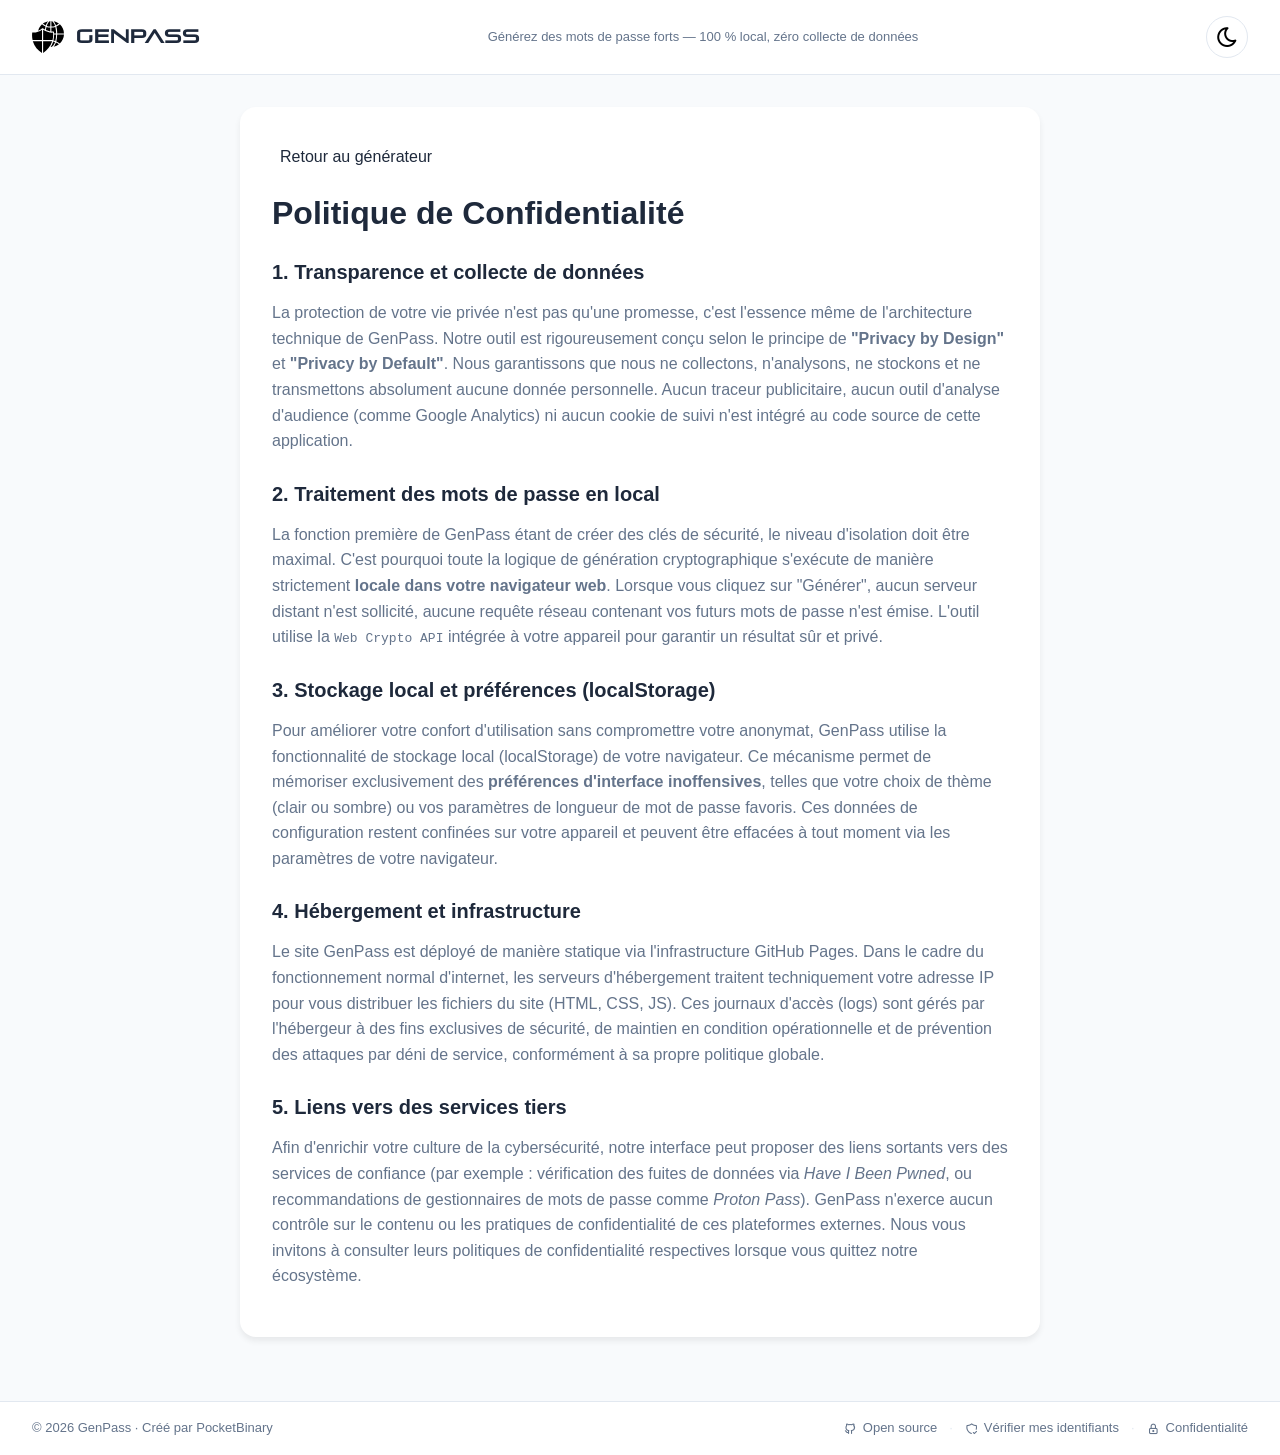
==== commit 096226fb: "docs(privacy): harmoniser le design avec index.html et enrichir le contenu" ====
--- a/privacy.html
+++ b/privacy.html
@@ -28,6 +28,7 @@
         .privacy-content p {
             margin-bottom: var(--spacing-md);
             color: var(--color-text-secondary);
+            line-height: 1.6;
         }
         .back-link {
             display: inline-flex;
@@ -37,22 +38,25 @@
             color: var(--color-primary);
             text-decoration: none;
             font-weight: var(--font-weight-medium);
+            transition: color 0.2s ease;
         }
         .back-link:hover {
-            text-decoration: underline;
+            color: var(--color-success);
         }
     </style>
 </head>
 <body>
+    <!-- Header identique à index.html -->
     <header class="site-header">
         <div class="header-inner">
-            <div class="header-brand">
+            <a href="index.html" class="header-brand" style="text-decoration: none; color: inherit;">
                 <img src="assets/logo.svg" class="brand-logo" alt="GenPass" width="32" height="32">
                 <span class="brand-name">GenPass</span>
-            </div>
+            </a>
+            <p class="header-tagline">Générez des mots de passe forts — 100&nbsp;% local, zéro collecte de données</p>
             <button class="theme-toggle" id="themeToggle" aria-label="Changer le thème">
-                <i class="ti ti-moon theme-icon moon-icon"></i>
-                <i class="ti ti-sun theme-icon sun-icon"></i>
+                <i class="ti ti-moon theme-icon moon-icon" aria-hidden="true"></i>
+                <i class="ti ti-sun theme-icon sun-icon" aria-hidden="true"></i>
             </button>
         </div>
     </header>
@@ -61,32 +65,50 @@
         <div class="container" style="display: block;">
             <div class="privacy-content">
                 <a href="index.html" class="back-link">
-                    <i class="ti ti-arrow-left"></i> Retour à l'accueil
+                    <i class="ti ti-arrow-left"></i> Retour au générateur
                 </a>
                 
                 <h1 class="heading-primary">Politique de Confidentialité</h1>
                 
-                <h2 class="heading-secondary">1. Collecte de données</h2>
-                <p>GenPass est conçu selon le principe de "Privacy by Default" (Confidentialité par défaut). Nous ne collectons, ne stockons et ne transmettons aucune donnée personnelle ni aucun mot de passe généré.</p>
+                <h2 class="heading-secondary">1. Transparence et collecte de données</h2>
+                <p>La protection de votre vie privée n'est pas qu'une promesse, c'est l'essence même de l'architecture technique de GenPass. Notre outil est rigoureusement conçu selon le principe de <strong>"Privacy by Design"</strong> et <strong>"Privacy by Default"</strong>. Nous garantissons que nous ne collectons, n'analysons, ne stockons et ne transmettons absolument aucune donnée personnelle. Aucun traceur publicitaire, aucun outil d'analyse d'audience (comme Google Analytics) ni aucun cookie de suivi n'est intégré au code source de cette application.</p>
                 
-                <h2 class="heading-secondary">2. Traitement local</h2>
-                <p>Toute la logique de génération de mots de passe s'exécute localement dans votre navigateur web, grâce à JavaScript. Aucun serveur distant n'est impliqué dans le processus de création de vos mots de passe.</p>
+                <h2 class="heading-secondary">2. Traitement des mots de passe en local</h2>
+                <p>La fonction première de GenPass étant de créer des clés de sécurité, le niveau d'isolation doit être maximal. C'est pourquoi toute la logique de génération cryptographique s'exécute de manière strictement <strong>locale dans votre navigateur web</strong>. Lorsque vous cliquez sur "Générer", aucun serveur distant n'est sollicité, aucune requête réseau contenant vos futurs mots de passe n'est émise. L'outil utilise la <code>Web Crypto API</code> intégrée à votre appareil pour garantir un résultat sûr et privé.</p>
                 
-                <h2 class="heading-secondary">3. Cookies et stockage local</h2>
-                <p>GenPass utilise le stockage local (localStorage) de votre navigateur uniquement pour enregistrer vos préférences d'interface (comme le thème clair ou sombre). Ce stockage ne contient aucune information sensible.</p>
+                <h2 class="heading-secondary">3. Stockage local et préférences (localStorage)</h2>
+                <p>Pour améliorer votre confort d'utilisation sans compromettre votre anonymat, GenPass utilise la fonctionnalité de stockage local (localStorage) de votre navigateur. Ce mécanisme permet de mémoriser exclusivement des <strong>préférences d'interface inoffensives</strong>, telles que votre choix de thème (clair ou sombre) ou vos paramètres de longueur de mot de passe favoris. Ces données de configuration restent confinées sur votre appareil et peuvent être effacées à tout moment via les paramètres de votre navigateur.</p>
 
-                <h2 class="heading-secondary">4. Hébergement</h2>
-                <p>Ce site est hébergé de manière statique. L'hébergeur peut enregistrer des journaux d'accès (logs) standards incluant votre adresse IP à des fins de sécurité et de maintenance, conformément à sa propre politique de confidentialité.</p>
+                <h2 class="heading-secondary">4. Hébergement et infrastructure</h2>
+                <p>Le site GenPass est déployé de manière statique via l'infrastructure GitHub Pages. Dans le cadre du fonctionnement normal d'internet, les serveurs d'hébergement traitent techniquement votre adresse IP pour vous distribuer les fichiers du site (HTML, CSS, JS). Ces journaux d'accès (logs) sont gérés par l'hébergeur à des fins exclusives de sécurité, de maintien en condition opérationnelle et de prévention des attaques par déni de service, conformément à sa propre politique globale.</p>
 
-                <h2 class="heading-secondary">5. Liens externes</h2>
-                <p>Notre site contient des liens vers des services externes (comme Proton Pass ou Have I Been Pwned). Nous ne sommes pas responsables des pratiques de confidentialité de ces sites tiers.</p>
+                <h2 class="heading-secondary">5. Liens vers des services tiers</h2>
+                <p>Afin d'enrichir votre culture de la cybersécurité, notre interface peut proposer des liens sortants vers des services de confiance (par exemple : vérification des fuites de données via <em>Have I Been Pwned</em>, ou recommandations de gestionnaires de mots de passe comme <em>Proton Pass</em>). GenPass n'exerce aucun contrôle sur le contenu ou les pratiques de confidentialité de ces plateformes externes. Nous vous invitons à consulter leurs politiques de confidentialité respectives lorsque vous quittez notre écosystème.</p>
             </div>
         </div>
     </main>
 
+    <!-- Footer identique à index.html -->
     <footer class="site-footer">
         <div class="footer-inner">
             <p class="footer-copy">© 2026 GenPass · Créé par PocketBinary</p>
+            <div class="footer-links">
+                <a href="https://github.com/SletOne/genpass" target="_blank" rel="noopener noreferrer"
+                    class="footer-link">
+                    <i class="ti ti-brand-github"></i>
+                    Open source
+                </a>
+                <span class="footer-sep">·</span>
+                <a href="https://haveibeenpwned.com" target="_blank" rel="noopener noreferrer" class="footer-link">
+                    <i class="ti ti-shield-check"></i>
+                    Vérifier mes identifiants
+                </a>
+                <span class="footer-sep">·</span>
+                <a href="privacy.html" class="footer-link" aria-current="page">
+                    <i class="ti ti-lock"></i>
+                    Confidentialité
+                </a>
+            </div>
         </div>
     </footer>
 
--- a/css/tabler-icons.min.css
+++ b/css/tabler-icons.min.css
@@ -1,5 +1,5 @@
 /* Tabler Icons subset - only icons used by GenPass */
-@font-face{font-family:"tabler-icons";font-style:normal;font-weight:400;src:url("./fonts/tabler-icons.eot?v2.47.0");src:url("./fonts/tabler-icons.eot?#iefix-v2.47.0") format("embedded-opentype"),url("./fonts/tabler-icons.woff2?v2.47.0") format("woff2"),url("./fonts/tabler-icons.woff?") format("woff"),url("./fonts/tabler-icons.ttf?v2.47.0") format("truetype")}
+@font-face{font-family:"tabler-icons";font-style:normal;font-weight:400;src:url("../fonts/tabler-icons.eot?v2.47.0");src:url("../fonts/tabler-icons.eot?#iefix-v2.47.0") format("embedded-opentype"),url("../fonts/tabler-icons.woff2?v2.47.0") format("woff2"),url("../fonts/tabler-icons.woff?") format("woff"),url("../fonts/tabler-icons.ttf?v2.47.0") format("truetype")}
 .ti{font-family:"tabler-icons" !important;speak:none;font-style:normal;font-weight:normal;font-variant:normal;text-transform:none;line-height:1;-webkit-font-smoothing:antialiased;-moz-osx-font-smoothing:grayscale}
 .ti-moon:before{content:"\eaf8"}
 .ti-sun:before{content:"\eb30"}
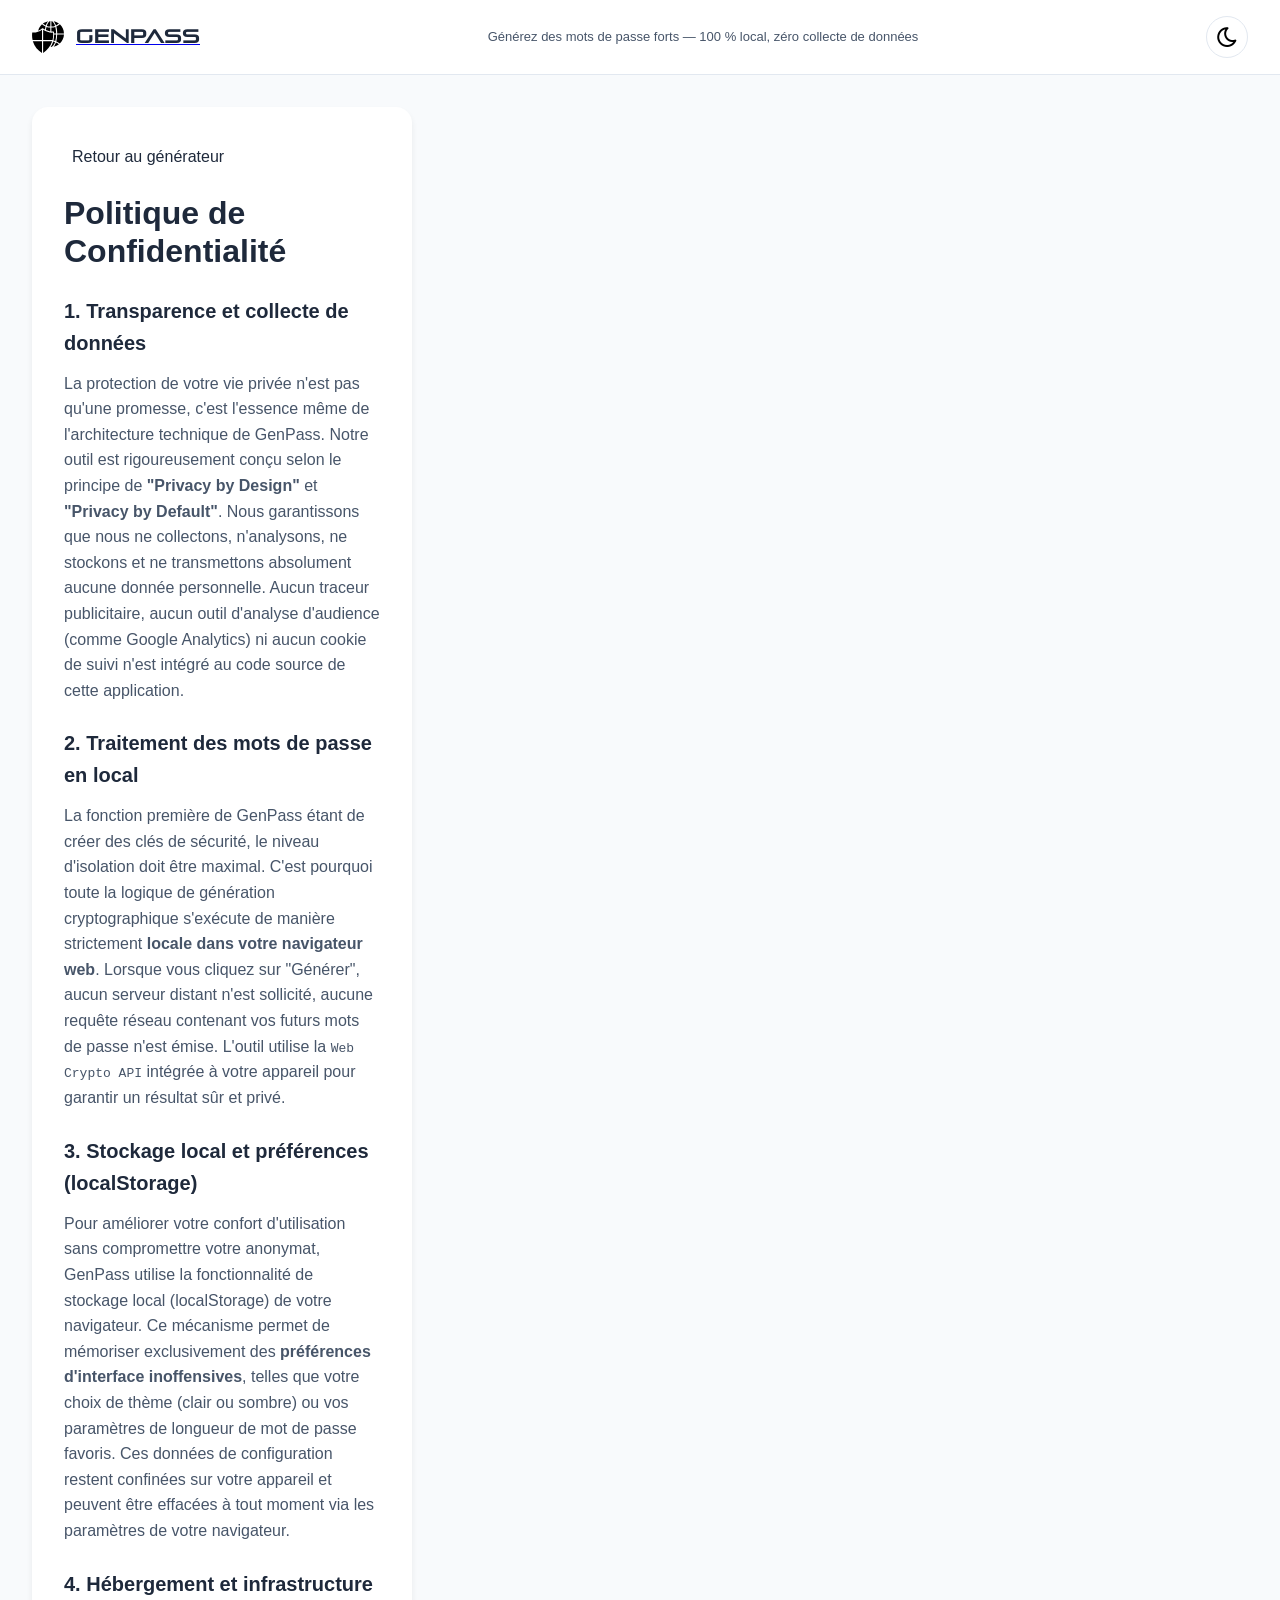
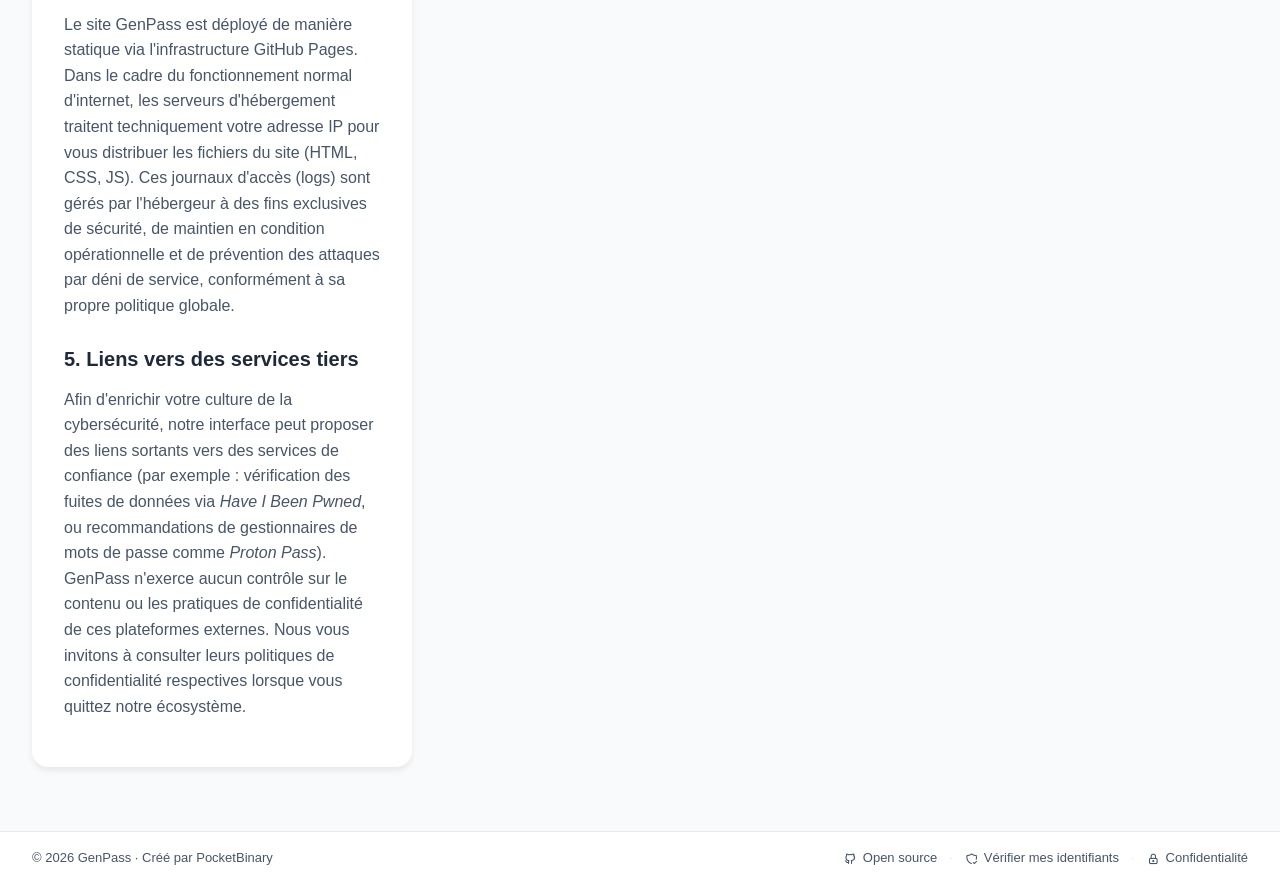
==== commit a657fdcc: "feat(prive): ajouter le contenu et le style de la page de confidentialité" ====
--- a/privacy.html
+++ b/privacy.html
@@ -1,5 +1,6 @@
 <!DOCTYPE html>
 <html lang="fr">
+
 <head>
     <meta charset="UTF-8">
     <meta name="viewport" content="width=device-width, initial-scale=1.0">
@@ -9,47 +10,18 @@
     <link rel="stylesheet" href="css/tabler-icons.min.css">
     <link rel="stylesheet" href="css/style.css">
     <link rel="icon" type="image/svg+xml" href="assets/favicon.svg">
-    <style>
-        .privacy-content {
-            max-width: 800px;
-            margin: 0 auto;
-            padding: var(--spacing-xl);
-            background: var(--color-bg-card);
-            border-radius: var(--radius-lg);
-            box-shadow: var(--shadow-md);
-        }
-        .privacy-content h1 {
-            margin-bottom: var(--spacing-lg);
-        }
-        .privacy-content h2 {
-            margin-top: var(--spacing-lg);
-            margin-bottom: var(--spacing-sm);
-        }
-        .privacy-content p {
-            margin-bottom: var(--spacing-md);
-            color: var(--color-text-secondary);
-            line-height: 1.6;
-        }
-        .back-link {
-            display: inline-flex;
-            align-items: center;
-            gap: 8px;
-            margin-bottom: var(--spacing-lg);
-            color: var(--color-primary);
-            text-decoration: none;
-            font-weight: var(--font-weight-medium);
-            transition: color 0.2s ease;
-        }
-        .back-link:hover {
-            color: var(--color-success);
-        }
-    </style>
+    <!-- Content Security Policy -->
+    <meta http-equiv="Content-Security-Policy"
+        content="default-src 'none'; script-src 'self'; style-src 'self'; img-src 'self'; font-src 'self'; connect-src 'self'; manifest-src 'self'">
+    <!-- Preload font -->
+    <link rel="preload" href="fonts/PirulenRg.otf" as="font" type="font/otf" crossorigin>
 </head>
+
 <body>
     <!-- Header identique à index.html -->
     <header class="site-header">
         <div class="header-inner">
-            <a href="index.html" class="header-brand" style="text-decoration: none; color: inherit;">
+            <a href="/" class="header-brand" style="text-decoration: none; color: inherit;">
                 <img src="assets/logo.svg" class="brand-logo" alt="GenPass" width="32" height="32">
                 <span class="brand-name">GenPass</span>
             </a>
@@ -64,26 +36,50 @@
     <main class="site-main">
         <div class="container" style="display: block;">
             <div class="privacy-content">
-                <a href="index.html" class="back-link">
+                <a href="/" class="back-link">
                     <i class="ti ti-arrow-left"></i> Retour au générateur
                 </a>
-                
+
                 <h1 class="heading-primary">Politique de Confidentialité</h1>
-                
+
                 <h2 class="heading-secondary">1. Transparence et collecte de données</h2>
-                <p>La protection de votre vie privée n'est pas qu'une promesse, c'est l'essence même de l'architecture technique de GenPass. Notre outil est rigoureusement conçu selon le principe de <strong>"Privacy by Design"</strong> et <strong>"Privacy by Default"</strong>. Nous garantissons que nous ne collectons, n'analysons, ne stockons et ne transmettons absolument aucune donnée personnelle. Aucun traceur publicitaire, aucun outil d'analyse d'audience (comme Google Analytics) ni aucun cookie de suivi n'est intégré au code source de cette application.</p>
-                
+                <p>La protection de votre vie privée n'est pas qu'une promesse, c'est l'essence même de l'architecture
+                    technique de GenPass. Notre outil est rigoureusement conçu selon le principe de <strong>"Privacy by
+                        Design"</strong> et <strong>"Privacy by Default"</strong>. Nous garantissons que nous ne
+                    collectons, n'analysons, ne stockons et ne transmettons absolument aucune donnée personnelle. Aucun
+                    traceur publicitaire, aucun outil d'analyse d'audience (comme Google Analytics) ni aucun cookie de
+                    suivi n'est intégré au code source de cette application.</p>
+
                 <h2 class="heading-secondary">2. Traitement des mots de passe en local</h2>
-                <p>La fonction première de GenPass étant de créer des clés de sécurité, le niveau d'isolation doit être maximal. C'est pourquoi toute la logique de génération cryptographique s'exécute de manière strictement <strong>locale dans votre navigateur web</strong>. Lorsque vous cliquez sur "Générer", aucun serveur distant n'est sollicité, aucune requête réseau contenant vos futurs mots de passe n'est émise. L'outil utilise la <code>Web Crypto API</code> intégrée à votre appareil pour garantir un résultat sûr et privé.</p>
-                
+                <p>La fonction première de GenPass étant de créer des clés de sécurité, le niveau d'isolation doit être
+                    maximal. C'est pourquoi toute la logique de génération cryptographique s'exécute de manière
+                    strictement <strong>locale dans votre navigateur web</strong>. Lorsque vous cliquez sur "Générer",
+                    aucun serveur distant n'est sollicité, aucune requête réseau contenant vos futurs mots de passe
+                    n'est émise. L'outil utilise la <code>Web Crypto API</code> intégrée à votre appareil pour garantir
+                    un résultat sûr et privé.</p>
+
                 <h2 class="heading-secondary">3. Stockage local et préférences (localStorage)</h2>
-                <p>Pour améliorer votre confort d'utilisation sans compromettre votre anonymat, GenPass utilise la fonctionnalité de stockage local (localStorage) de votre navigateur. Ce mécanisme permet de mémoriser exclusivement des <strong>préférences d'interface inoffensives</strong>, telles que votre choix de thème (clair ou sombre) ou vos paramètres de longueur de mot de passe favoris. Ces données de configuration restent confinées sur votre appareil et peuvent être effacées à tout moment via les paramètres de votre navigateur.</p>
+                <p>Pour améliorer votre confort d'utilisation sans compromettre votre anonymat, GenPass utilise la
+                    fonctionnalité de stockage local (localStorage) de votre navigateur. Ce mécanisme permet de
+                    mémoriser exclusivement des <strong>préférences d'interface inoffensives</strong>, telles que votre
+                    choix de thème (clair ou sombre) ou vos paramètres de longueur de mot de passe favoris. Ces données
+                    de configuration restent confinées sur votre appareil et peuvent être effacées à tout moment via les
+                    paramètres de votre navigateur.</p>
 
                 <h2 class="heading-secondary">4. Hébergement et infrastructure</h2>
-                <p>Le site GenPass est déployé de manière statique via l'infrastructure GitHub Pages. Dans le cadre du fonctionnement normal d'internet, les serveurs d'hébergement traitent techniquement votre adresse IP pour vous distribuer les fichiers du site (HTML, CSS, JS). Ces journaux d'accès (logs) sont gérés par l'hébergeur à des fins exclusives de sécurité, de maintien en condition opérationnelle et de prévention des attaques par déni de service, conformément à sa propre politique globale.</p>
+                <p>Le site GenPass est déployé de manière statique via l'infrastructure GitHub Pages. Dans le cadre du
+                    fonctionnement normal d'internet, les serveurs d'hébergement traitent techniquement votre adresse IP
+                    pour vous distribuer les fichiers du site (HTML, CSS, JS). Ces journaux d'accès (logs) sont gérés
+                    par l'hébergeur à des fins exclusives de sécurité, de maintien en condition opérationnelle et de
+                    prévention des attaques par déni de service, conformément à sa propre politique globale.</p>
 
                 <h2 class="heading-secondary">5. Liens vers des services tiers</h2>
-                <p>Afin d'enrichir votre culture de la cybersécurité, notre interface peut proposer des liens sortants vers des services de confiance (par exemple : vérification des fuites de données via <em>Have I Been Pwned</em>, ou recommandations de gestionnaires de mots de passe comme <em>Proton Pass</em>). GenPass n'exerce aucun contrôle sur le contenu ou les pratiques de confidentialité de ces plateformes externes. Nous vous invitons à consulter leurs politiques de confidentialité respectives lorsque vous quittez notre écosystème.</p>
+                <p>Afin d'enrichir votre culture de la cybersécurité, notre interface peut proposer des liens sortants
+                    vers des services de confiance (par exemple : vérification des fuites de données via <em>Have I Been
+                        Pwned</em>, ou recommandations de gestionnaires de mots de passe comme <em>Proton Pass</em>).
+                    GenPass n'exerce aucun contrôle sur le contenu ou les pratiques de confidentialité de ces
+                    plateformes externes. Nous vous invitons à consulter leurs politiques de confidentialité respectives
+                    lorsque vous quittez notre écosystème.</p>
             </div>
         </div>
     </main>
@@ -112,20 +108,7 @@
         </div>
     </footer>
 
-    <script>
-        // Simple script to handle theme toggle on the privacy page
-        document.addEventListener('DOMContentLoaded', () => {
-            const themeToggle = document.getElementById('themeToggle');
-            const savedTheme = localStorage.getItem('theme') || 'light';
-            document.documentElement.setAttribute('data-theme', savedTheme);
+    <script src="js/privacy.js"></script>
+</body>
 
-            themeToggle.addEventListener('click', () => {
-                const currentTheme = document.documentElement.getAttribute('data-theme');
-                const newTheme = currentTheme === 'light' ? 'dark' : 'light';
-                document.documentElement.setAttribute('data-theme', newTheme);
-                localStorage.setItem('theme', newTheme);
-            });
-        });
-    </script>
-</body>
 </html>
--- a/css/style.css
+++ b/css/style.css
@@ -2,7 +2,7 @@
 /* Pirulen : police monospace stylisée pour le nom de la marque */
 @font-face {
     font-family: 'Pirulen';
-    src: url('../fonts/Pirulen Rg.otf') format('opentype');
+    src: url('../fonts/PirulenRg.otf') format('opentype');
     font-weight: 400;
     font-display: swap; /* Évite le FOIT (flash of invisible text) */
 }
@@ -18,7 +18,7 @@
     --color-bg-main: #F8FAFC;           /* Slate-50 : fond de page */
     --color-bg-card: #FFFFFF;           /* Fond des cartes */
     --color-text-primary: #1E293B;      /* Texte principal */
-    --color-text-secondary: #64748B;    /* Slate-500 : texte secondaire */
+    --color-text-secondary: #475569;    /* Slate-600 : texte secondaire (contraste amélioré) */
     --color-border: #E2E8F0;            /* Slate-200 : bordures */
     --color-border-active: #10B981;     /* Bordure active / focus */
 
@@ -65,7 +65,7 @@
     --color-bg-main: #0F172A;           /* Slate-900 */
     --color-bg-card: #1E293B;           /* Slate-800 */
     --color-text-primary: #F1F5F9;
-    --color-text-secondary: #94A3B8;    /* Slate-400 */
+    --color-text-secondary: #CBD5E1;    /* Slate-300 (contraste amélioré) */
     --color-border: #334155;            /* Slate-700 */
     --color-border-active: #34D399;
 
@@ -1379,3 +1379,45 @@
     transition: opacity 0.15s ease;
 }
 
+
+/* Styles pour le lien actif dans le footer */
+.footer-link[aria-current="page"] {
+    cursor: default;
+    color: var(--color-text-secondary);
+    pointer-events: none;
+}
+
+/* ===== Page de Confidentialité ===== */
+.privacy-content {
+    max-width: 800px;
+    margin: 0 auto;
+    padding: var(--spacing-xl);
+    background: var(--color-bg-card);
+    border-radius: var(--radius-lg);
+    box-shadow: var(--shadow-md);
+}
+.privacy-content h1 {
+    margin-bottom: var(--spacing-lg);
+}
+.privacy-content h2 {
+    margin-top: var(--spacing-lg);
+    margin-bottom: var(--spacing-sm);
+}
+.privacy-content p {
+    margin-bottom: var(--spacing-md);
+    color: var(--color-text-secondary);
+    line-height: 1.6;
+}
+.back-link {
+    display: inline-flex;
+    align-items: center;
+    gap: 8px;
+    margin-bottom: var(--spacing-lg);
+    color: var(--color-primary);
+    text-decoration: none;
+    font-weight: var(--font-weight-medium);
+    transition: color 0.2s ease;
+}
+.back-link:hover {
+    color: var(--color-success);
+}
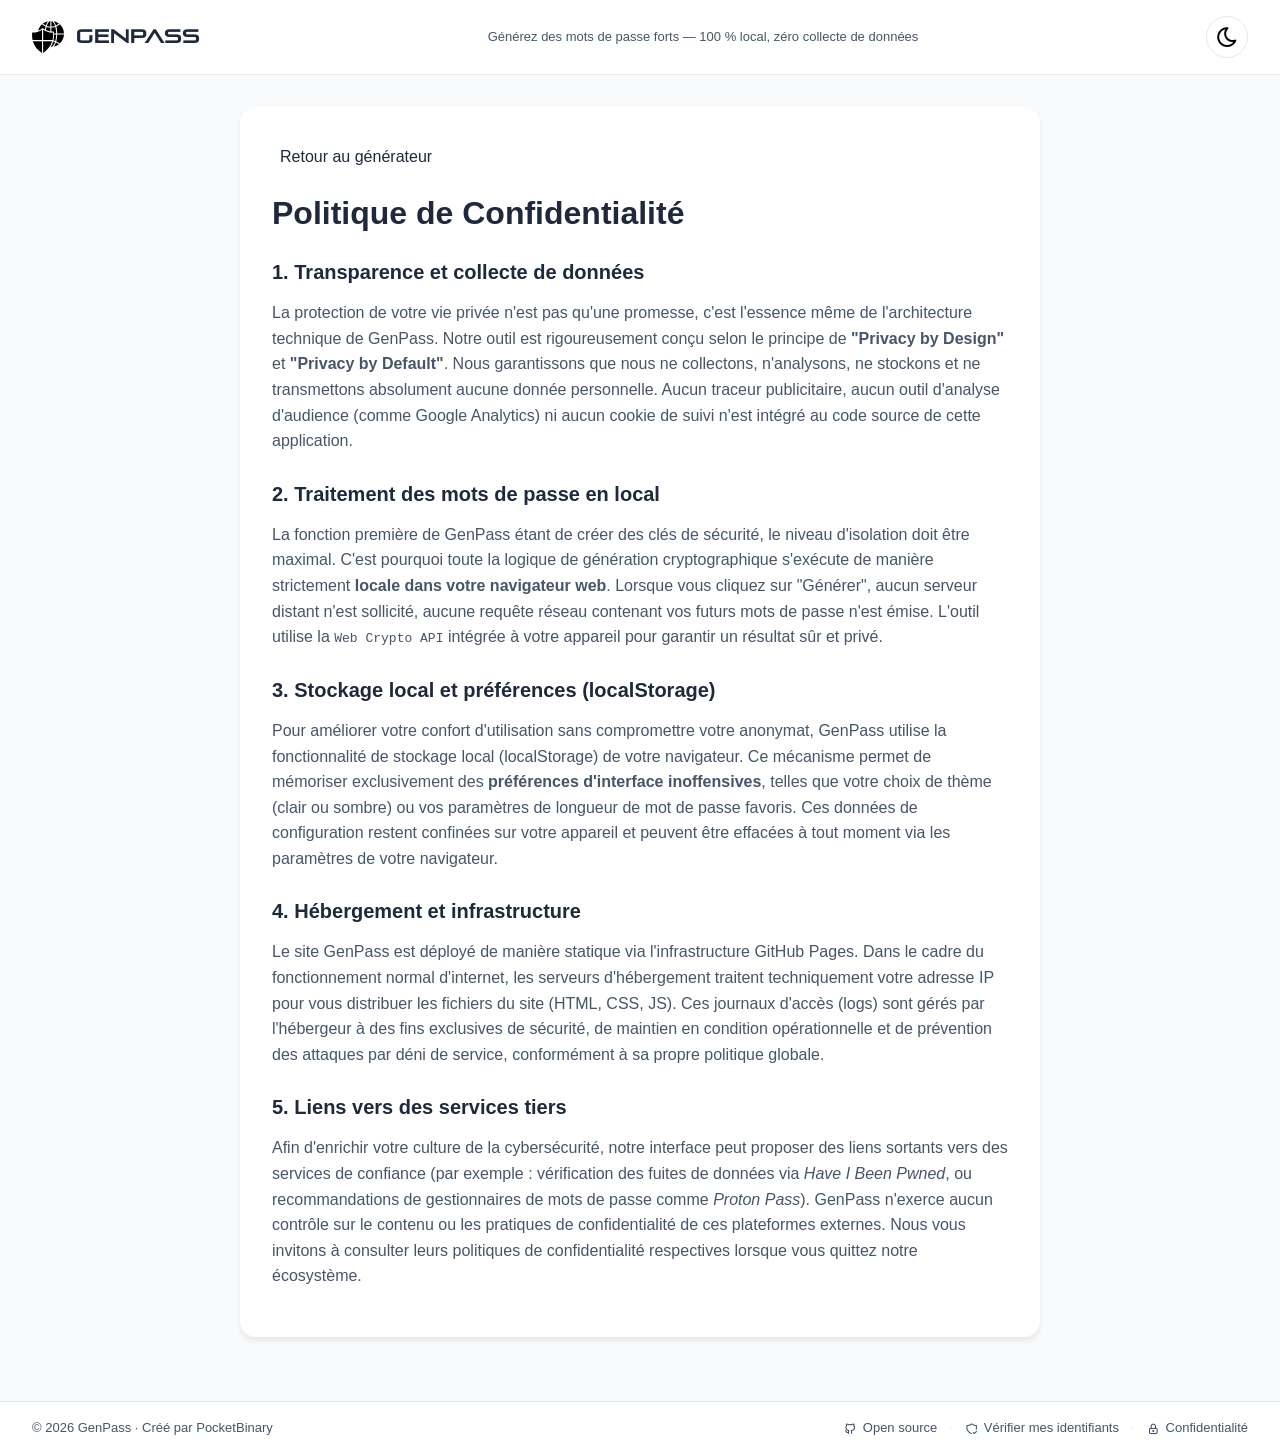
==== commit e8e128d4: "fix: corriger le style de la page de confidentialité et ajuster le cache du service worker" ====
--- a/privacy.html
+++ b/privacy.html
@@ -21,7 +21,7 @@
     <!-- Header identique à index.html -->
     <header class="site-header">
         <div class="header-inner">
-            <a href="/" class="header-brand" style="text-decoration: none; color: inherit;">
+            <a href="/" class="header-brand">
                 <img src="assets/logo.svg" class="brand-logo" alt="GenPass" width="32" height="32">
                 <span class="brand-name">GenPass</span>
             </a>
@@ -34,7 +34,7 @@
     </header>
 
     <main class="site-main">
-        <div class="container" style="display: block;">
+        <div class="container container-block">
             <div class="privacy-content">
                 <a href="/" class="back-link">
                     <i class="ti ti-arrow-left"></i> Retour au générateur
--- a/css/style.css
+++ b/css/style.css
@@ -147,6 +147,8 @@
     align-items: center;
     gap: var(--spacing-sm);
     flex-shrink: 0; /* Ne rétrécit pas sur petits écrans */
+    text-decoration: none;
+    color: inherit;
 }
 
 /* Logo SVG adapté au thème via filter CSS */
@@ -290,6 +292,11 @@
     display: grid;
     grid-template-columns: 380px 1fr 420px;
     gap: var(--spacing-lg);
+}
+
+/* Modificateur pour conteneur simple colonne */
+.container-block {
+    display: block;
 }
 
 /* Carte générique */
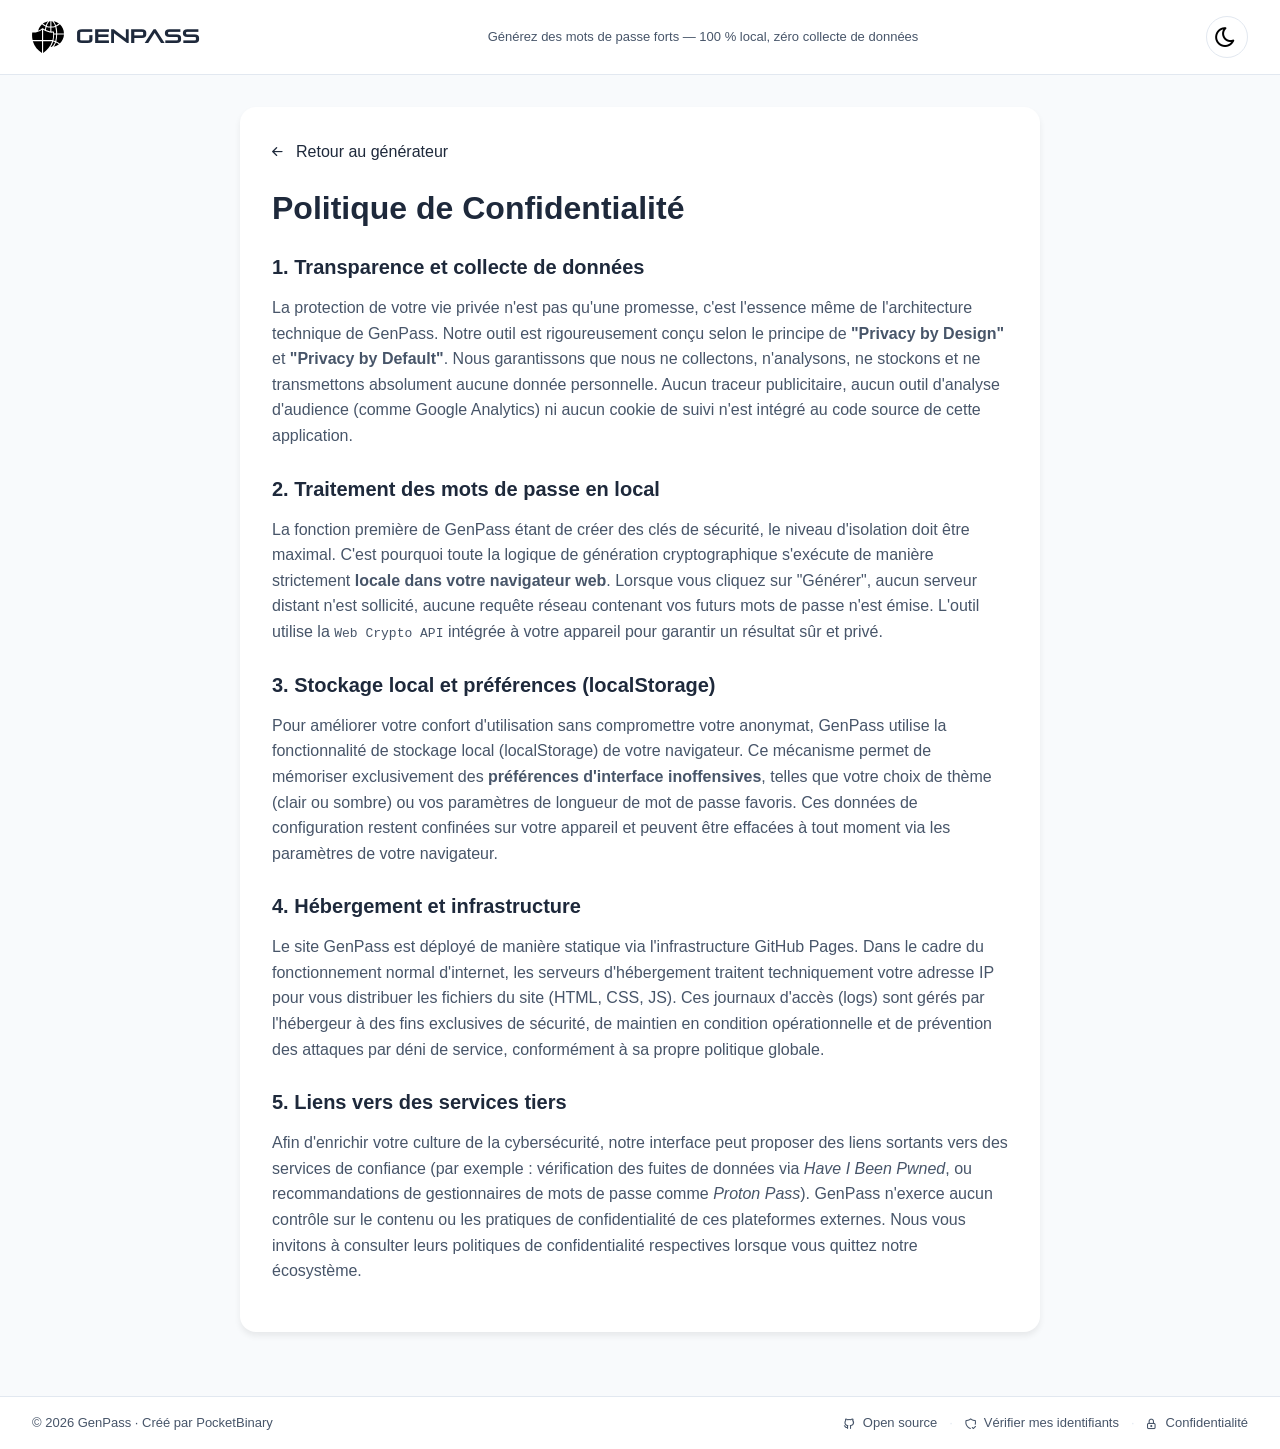
==== commit 2a30b72f: "perf: optimiser les performances mobile PageSpeed Insights :css/tabler-icons.min.css — pointe vers s" ====
--- a/privacy.html
+++ b/privacy.html
@@ -7,14 +7,18 @@
     <title>Politique de Confidentialité — GenPass</title>
     <meta name="description" content="Politique de confidentialité de GenPass.">
     <link rel="canonical" href="https://genpass.fr/privacy.html">
-    <link rel="stylesheet" href="css/tabler-icons.min.css">
-    <link rel="stylesheet" href="css/style.css">
-    <link rel="icon" type="image/svg+xml" href="assets/favicon.svg">
     <!-- Content Security Policy -->
     <meta http-equiv="Content-Security-Policy"
         content="default-src 'none'; script-src 'self'; style-src 'self'; img-src 'self'; font-src 'self'; connect-src 'self'; manifest-src 'self'">
-    <!-- Preload font -->
-    <link rel="preload" href="fonts/PirulenRg.otf" as="font" type="font/otf" crossorigin>
+    <!-- Preload fonts -->
+    <link rel="preload" href="fonts/PirulenRg.woff2" as="font" type="font/woff2" crossorigin>
+    <link rel="preload" href="fonts/tabler-icons.subset.woff2" as="font" type="font/woff2" crossorigin>
+    <!-- Préchargement de style.css : téléchargé en parallèle, appliqué en bas de <body> -->
+    <link rel="preload" href="css/style.css" as="style">
+    <!-- Styles critiques (above-the-fold) : bloquants mais minuscules -->
+    <link rel="stylesheet" href="css/tabler-icons.min.css">
+    <link rel="stylesheet" href="css/critical.css">
+    <link rel="icon" type="image/svg+xml" href="assets/favicon.svg">
 </head>
 
 <body>
@@ -108,6 +112,8 @@
         </div>
     </footer>
 
+    <!-- style.css : préchargé dans <head>, appliqué ici pour ne pas bloquer le premier rendu -->
+    <link rel="stylesheet" href="css/style.css">
     <script src="js/privacy.js"></script>
 </body>
 
--- a/css/style.css
+++ b/css/style.css
@@ -2,9 +2,18 @@
 /* Pirulen : police monospace stylisée pour le nom de la marque */
 @font-face {
     font-family: 'Pirulen';
-    src: url('../fonts/PirulenRg.otf') format('opentype');
+    src: url('../fonts/PirulenRg.woff2') format('woff2');
     font-weight: 400;
     font-display: swap; /* Évite le FOIT (flash of invisible text) */
+}
+
+/* Tabler Icons : uniquement woff2 (le plus léger) avec swap */
+@font-face {
+    font-family: 'Tabler Icons';
+    src: url('../fonts/tabler-icons.subset.woff2') format('woff2');
+    font-weight: normal;
+    font-style: normal;
+    font-display: swap;
 }
 
 /* ===== Tokens de design (variables CSS) ===== */
@@ -369,6 +378,7 @@
     background: var(--color-border);
     outline: none;
     -webkit-appearance: none;
+    appearance: none;
 }
 
 .slider::-webkit-slider-thumb {
@@ -589,7 +599,7 @@
 .password-text {
     font-size: var(--font-size-lg);
     font-weight: var(--font-weight-medium);
-    color: var(--color-success);
+    color: #047857; /* Emerald-700 : contraste WCAG AA (4.5:1) sur fond clair */
     word-break: break-all; /* Évite le débordement horizontal */
 }
 
@@ -728,7 +738,7 @@
     border: 3px solid currentColor;
     font-size: 1.25rem;
     font-weight: var(--font-weight-bold);
-    color: #059669; /* Vert plus foncé pour meilleur contraste WCAG AA */
+    color: #065F46; /* Emerald-800 : contraste WCAG AA (4.5:1) sur fond clair */
     letter-spacing: 0.01em;
 }
 
@@ -745,7 +755,7 @@
 .security-disclaimer {
     font-size: var(--font-size-xs);
     color: var(--color-text-secondary);
-    opacity: 0.7;
+    opacity: 0.85;
     line-height: 1.5;
     margin-top: var(--spacing-xs);
 }
@@ -1217,7 +1227,7 @@
     gap: 5px;
     font-size: var(--font-size-sm);
     font-weight: var(--font-weight-medium);
-    color: var(--color-success);
+    color: #047857; /* Emerald-700 : contraste WCAG AA (4.5:1) */
     text-decoration: none;
     transition: opacity 0.2s ease;
 }
--- a/css/tabler-icons.min.css
+++ b/css/tabler-icons.min.css
@@ -1,5 +1,5 @@
 /* Tabler Icons subset - only icons used by GenPass */
-@font-face{font-family:"tabler-icons";font-style:normal;font-weight:400;src:url("../fonts/tabler-icons.eot?v2.47.0");src:url("../fonts/tabler-icons.eot?#iefix-v2.47.0") format("embedded-opentype"),url("../fonts/tabler-icons.woff2?v2.47.0") format("woff2"),url("../fonts/tabler-icons.woff?") format("woff"),url("../fonts/tabler-icons.ttf?v2.47.0") format("truetype")}
+@font-face{font-family:"tabler-icons";font-style:normal;font-weight:400;font-display:swap;src:url("../fonts/tabler-icons.subset.woff2") format("woff2")}
 .ti{font-family:"tabler-icons" !important;speak:none;font-style:normal;font-weight:normal;font-variant:normal;text-transform:none;line-height:1;-webkit-font-smoothing:antialiased;-moz-osx-font-smoothing:grayscale}
 .ti-moon:before{content:"\eaf8"}
 .ti-sun:before{content:"\eb30"}
@@ -21,3 +21,4 @@
 .ti-brand-github:before{content:"\ec1c"}
 .ti-shield-check:before{content:"\eb22"}
 .ti-arrow-up:before{content:"\ea25"}
+.ti-arrow-left:before{content:"\ea19"}
--- a/css/critical.css
+++ b/css/critical.css
@@ -0,0 +1,31 @@
+/* CSS critique — chargé en bloquant dans <head> pour éviter le FOUC.
+   Contient uniquement les styles above-the-fold (variables, reset, header).
+   Le reste est dans style.css, chargé non-bloquant en bas de <body>. */
+
+@font-face{font-family:'Pirulen';src:url('../fonts/PirulenRg.woff2') format('woff2');font-weight:400;font-display:swap}
+
+:root{--color-primary:#1E293B;--color-primary-hover:#0F172A;--color-success:#10B981;--color-warning:#F59E0B;--color-bg-main:#F8FAFC;--color-bg-card:#FFFFFF;--color-text-primary:#1E293B;--color-text-secondary:#475569;--color-border:#E2E8F0;--color-border-active:#10B981;--font-family:-apple-system,BlinkMacSystemFont,'Segoe UI','Roboto','Helvetica','Arial',sans-serif;--font-size-xl:32px;--font-size-lg:20px;--font-size-md:16px;--font-size-base:14px;--font-size-sm:13px;--font-size-xs:12px;--font-weight-bold:700;--font-weight-semibold:600;--font-weight-medium:500;--font-weight-regular:400;--spacing-xs:8px;--spacing-sm:12px;--spacing-md:16px;--spacing-lg:24px;--spacing-xl:32px;--radius-sm:8px;--radius-md:12px;--radius-lg:16px;--radius-xl:24px;--radius-full:9999px;--shadow-sm:0 1px 2px rgba(0,0,0,0.05);--shadow-md:0 4px 6px rgba(0,0,0,0.07);--shadow-lg:0 10px 15px rgba(0,0,0,0.1)}
+
+[data-theme="dark"]{--color-primary:#E2E8F0;--color-primary-hover:#F1F5F9;--color-success:#34D399;--color-warning:#FBBF24;--color-bg-main:#0F172A;--color-bg-card:#1E293B;--color-text-primary:#F1F5F9;--color-text-secondary:#CBD5E1;--color-border:#334155;--color-border-active:#34D399;--shadow-sm:0 1px 2px rgba(0,0,0,0.3);--shadow-md:0 4px 6px rgba(0,0,0,0.4);--shadow-lg:0 10px 15px rgba(0,0,0,0.5)}
+
+*{margin:0;padding:0;box-sizing:border-box}
+
+.hidden{display:none!important}
+
+body{font-family:var(--font-family);background-color:var(--color-bg-main);color:var(--color-text-primary);line-height:1.6;padding:0}
+
+.site-header{background:var(--color-bg-card);border-bottom:1px solid var(--color-border);padding:var(--spacing-md) var(--spacing-xl);position:sticky;top:0;z-index:100}
+
+.header-inner{max-width:1400px;margin:0 auto;display:flex;align-items:center;justify-content:space-between;gap:var(--spacing-lg)}
+
+.header-brand{display:flex;align-items:center;gap:var(--spacing-sm);flex-shrink:0;text-decoration:none;color:inherit}
+
+.brand-logo{height:32px;width:auto;display:block;flex-shrink:0;filter:brightness(0)}
+
+[data-theme="dark"] .brand-logo{filter:brightness(0) invert(1)}
+
+.brand-name{font-family:'Pirulen','Orbitron',var(--font-family);font-size:18px;font-weight:700;color:var(--color-text-primary);letter-spacing:1px}
+
+.header-tagline{font-size:var(--font-size-sm);color:var(--color-text-secondary);text-align:center;flex:1}
+
+.site-main{padding:var(--spacing-xl)}
--- a/css/style.css
+++ b/css/style.css
@@ -2,9 +2,18 @@
 /* Pirulen : police monospace stylisée pour le nom de la marque */
 @font-face {
     font-family: 'Pirulen';
-    src: url('../fonts/PirulenRg.otf') format('opentype');
+    src: url('../fonts/PirulenRg.woff2') format('woff2');
     font-weight: 400;
     font-display: swap; /* Évite le FOIT (flash of invisible text) */
+}
+
+/* Tabler Icons : uniquement woff2 (le plus léger) avec swap */
+@font-face {
+    font-family: 'Tabler Icons';
+    src: url('../fonts/tabler-icons.subset.woff2') format('woff2');
+    font-weight: normal;
+    font-style: normal;
+    font-display: swap;
 }
 
 /* ===== Tokens de design (variables CSS) ===== */
@@ -369,6 +378,7 @@
     background: var(--color-border);
     outline: none;
     -webkit-appearance: none;
+    appearance: none;
 }
 
 .slider::-webkit-slider-thumb {
@@ -589,7 +599,7 @@
 .password-text {
     font-size: var(--font-size-lg);
     font-weight: var(--font-weight-medium);
-    color: var(--color-success);
+    color: #047857; /* Emerald-700 : contraste WCAG AA (4.5:1) sur fond clair */
     word-break: break-all; /* Évite le débordement horizontal */
 }
 
@@ -728,7 +738,7 @@
     border: 3px solid currentColor;
     font-size: 1.25rem;
     font-weight: var(--font-weight-bold);
-    color: #059669; /* Vert plus foncé pour meilleur contraste WCAG AA */
+    color: #065F46; /* Emerald-800 : contraste WCAG AA (4.5:1) sur fond clair */
     letter-spacing: 0.01em;
 }
 
@@ -745,7 +755,7 @@
 .security-disclaimer {
     font-size: var(--font-size-xs);
     color: var(--color-text-secondary);
-    opacity: 0.7;
+    opacity: 0.85;
     line-height: 1.5;
     margin-top: var(--spacing-xs);
 }
@@ -1217,7 +1227,7 @@
     gap: 5px;
     font-size: var(--font-size-sm);
     font-weight: var(--font-weight-medium);
-    color: var(--color-success);
+    color: #047857; /* Emerald-700 : contraste WCAG AA (4.5:1) */
     text-decoration: none;
     transition: opacity 0.2s ease;
 }
